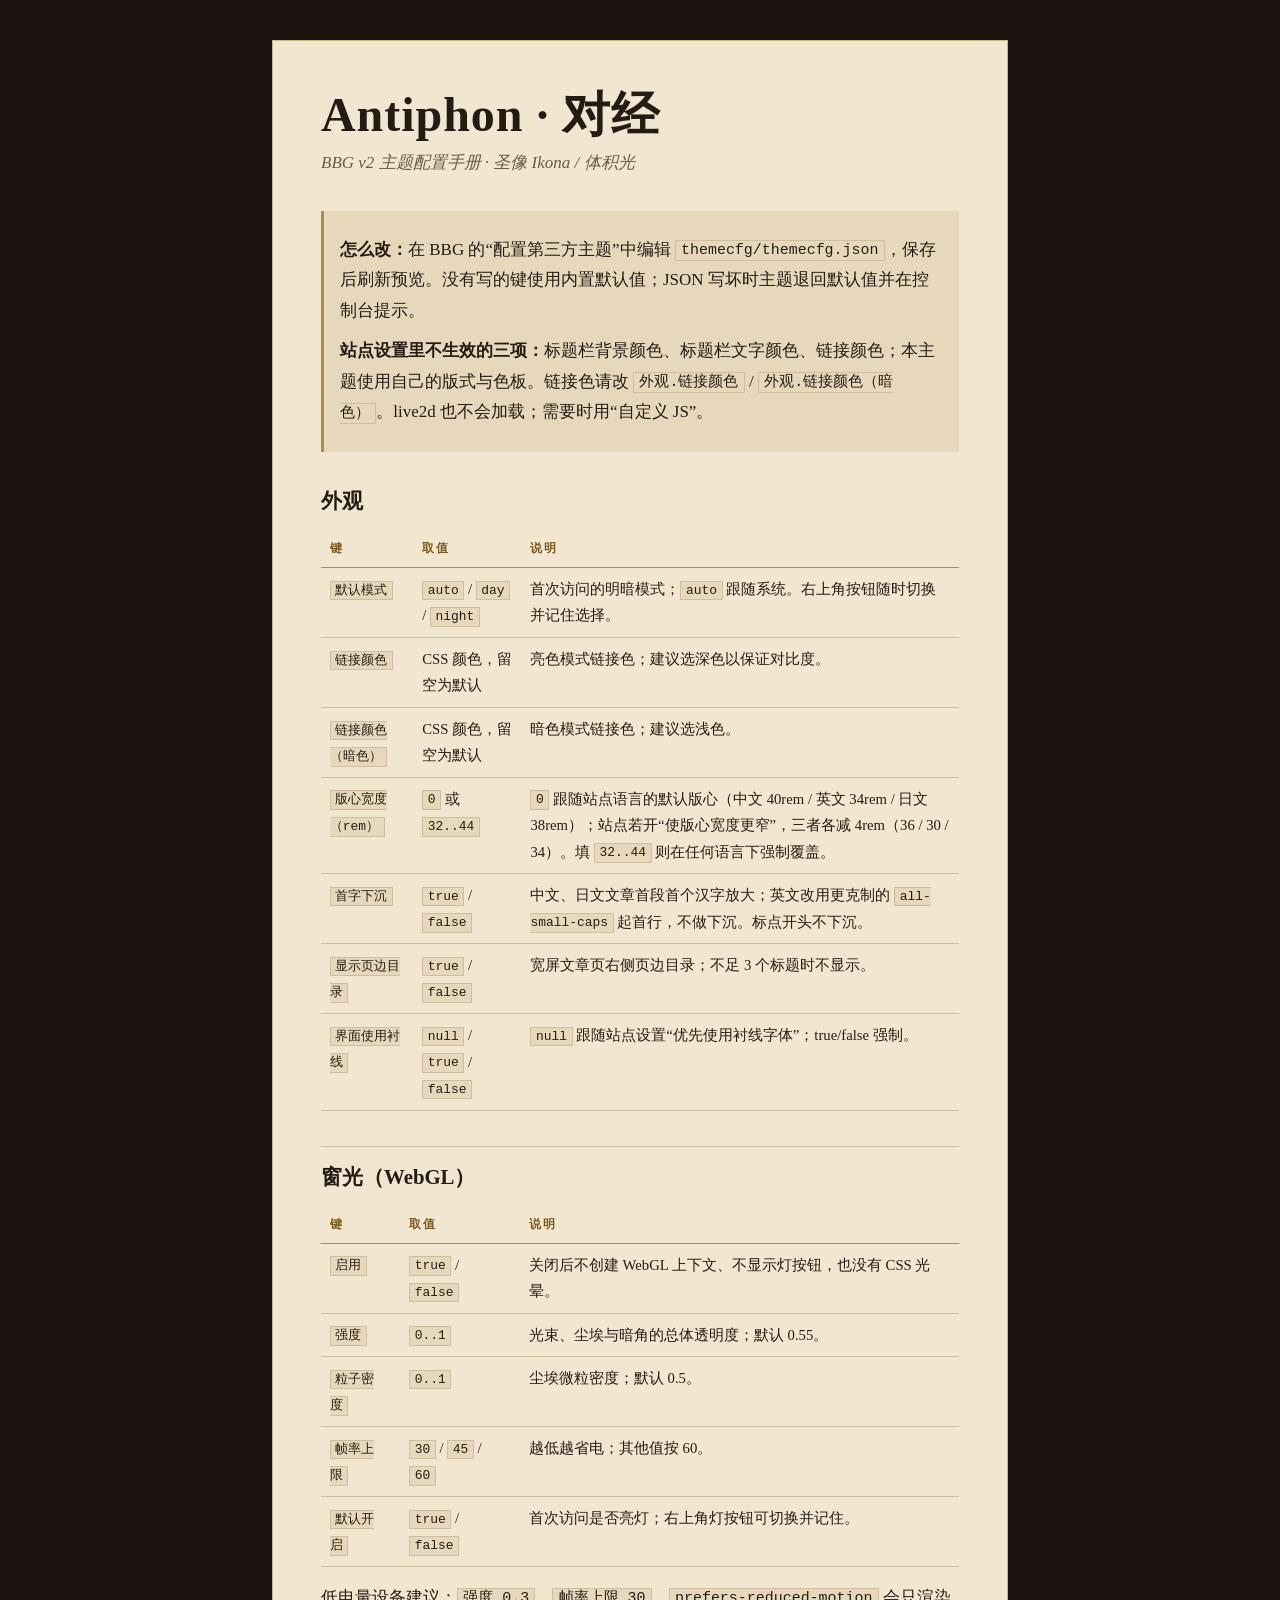
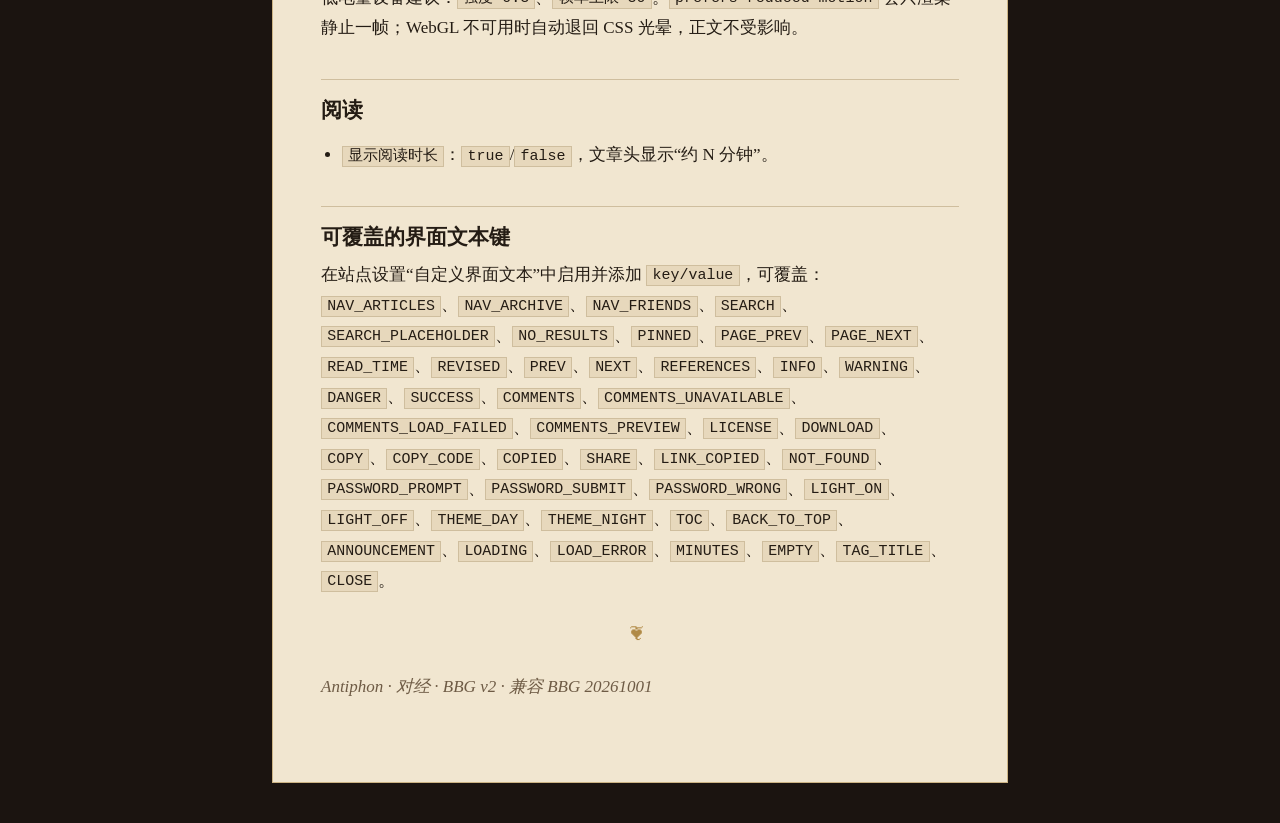
==== themecfg/themecfg_manual.html @ 323e87ab "Document per-language measure and drop-cap behaviour The manual still described the pre-refactor beh" ====
<!DOCTYPE html>
<html lang="zh-CN">
<head>
<meta charset="utf-8" />
<meta name="viewport" content="width=device-width, initial-scale=1" />
<title>Antiphon · 对经 — 主题配置手册</title>
<style>
  :root { --wall:#1B1410; --panel:#F1E6D0; --ink:#241C14; --muted:#6E5B45; --rule:#CFBE9E; --gold:#B08A46; --bronze:#7C571C; --link:#7C3A2C; }
  * { box-sizing: border-box; }
  body { margin:0; padding:2.5rem 1rem; background:var(--wall); color:var(--ink); font:17px/1.8 "Songti SC","Noto Serif SC",serif; }
  .sheet { max-width: 46rem; margin:0 auto; padding:clamp(1.25rem,4vw,3rem); background:var(--panel); border:1px solid rgba(176,138,70,.55); }
  h1 { margin:0 0 .4rem; font:600 clamp(2rem,5vw,3rem)/1.1 "Cormorant Garamond","Songti SC",serif; letter-spacing:.02em; }
  .sub { margin:0 0 2rem; color:var(--muted); font-style:italic; }
  h2 { margin:2.2rem 0 .6rem; padding-top:1rem; border-top:1px solid var(--rule); font:600 1.3rem/1.3 "Songti SC",serif; }
  h2:first-of-type { border-top:0; padding-top:0; }
  p { margin:.6rem 0; }
  code { font-family: ui-monospace,Menlo,monospace; font-size:.88em; background:#E7D8BC; padding:.1em .35em; border:1px solid var(--rule); }
  table { width:100%; border-collapse:collapse; margin:1rem 0; font-size:.92rem; }
  th,td { text-align:left; padding:.5rem .55rem; border-bottom:1px solid var(--rule); vertical-align:top; }
  th { font-size:.72rem; letter-spacing:.14em; color:var(--bronze); border-bottom-color:var(--gold); }
  ul { padding-left:1.3rem; }
  li { margin:.3rem 0; }
  .note { margin:1.2rem 0; padding:.9rem 1rem; background:#E7D8BC; border-left:3px solid var(--gold); }
  a { color:var(--link); }
  .orn { text-align:center; color:var(--gold); margin:1.4rem 0; letter-spacing:.4em; }
</style>
</head>
<body>
<div class="sheet">
  <h1>Antiphon · 对经</h1>
  <p class="sub">BBG v2 主题配置手册 · 圣像 Ikona / 体积光</p>

  <div class="note">
    <p><strong>怎么改：</strong>在 BBG 的“配置第三方主题”中编辑 <code>themecfg/themecfg.json</code>，保存后刷新预览。没有写的键使用内置默认值；JSON 写坏时主题退回默认值并在控制台提示。</p>
    <p><strong>站点设置里不生效的三项：</strong>标题栏背景颜色、标题栏文字颜色、链接颜色；本主题使用自己的版式与色板。链接色请改 <code>外观.链接颜色</code> / <code>外观.链接颜色（暗色）</code>。live2d 也不会加载；需要时用“自定义 JS”。</p>
  </div>

  <h2>外观</h2>
  <table>
    <thead><tr><th>键</th><th>取值</th><th>说明</th></tr></thead>
    <tbody>
      <tr><td><code>默认模式</code></td><td><code>auto</code> / <code>day</code> / <code>night</code></td><td>首次访问的明暗模式；<code>auto</code> 跟随系统。右上角按钮随时切换并记住选择。</td></tr>
      <tr><td><code>链接颜色</code></td><td>CSS 颜色，留空为默认</td><td>亮色模式链接色；建议选深色以保证对比度。</td></tr>
      <tr><td><code>链接颜色（暗色）</code></td><td>CSS 颜色，留空为默认</td><td>暗色模式链接色；建议选浅色。</td></tr>
      <tr><td><code>版心宽度（rem）</code></td><td><code>0</code> 或 <code>32..44</code></td><td><code>0</code> 跟随站点语言的默认版心（中文 40rem / 英文 34rem / 日文 38rem）；站点若开“使版心宽度更窄”，三者各减 4rem（36 / 30 / 34）。填 <code>32..44</code> 则在任何语言下强制覆盖。</td></tr>
      <tr><td><code>首字下沉</code></td><td><code>true</code> / <code>false</code></td><td>中文、日文文章首段首个汉字放大；英文改用更克制的 <code>all-small-caps</code> 起首行，不做下沉。标点开头不下沉。</td></tr>
      <tr><td><code>显示页边目录</code></td><td><code>true</code> / <code>false</code></td><td>宽屏文章页右侧页边目录；不足 3 个标题时不显示。</td></tr>
      <tr><td><code>界面使用衬线</code></td><td><code>null</code> / <code>true</code> / <code>false</code></td><td><code>null</code> 跟随站点设置“优先使用衬线字体”；true/false 强制。</td></tr>
    </tbody>
  </table>

  <h2>窗光（WebGL）</h2>
  <table>
    <thead><tr><th>键</th><th>取值</th><th>说明</th></tr></thead>
    <tbody>
      <tr><td><code>启用</code></td><td><code>true</code> / <code>false</code></td><td>关闭后不创建 WebGL 上下文、不显示灯按钮，也没有 CSS 光晕。</td></tr>
      <tr><td><code>强度</code></td><td><code>0..1</code></td><td>光束、尘埃与暗角的总体透明度；默认 0.55。</td></tr>
      <tr><td><code>粒子密度</code></td><td><code>0..1</code></td><td>尘埃微粒密度；默认 0.5。</td></tr>
      <tr><td><code>帧率上限</code></td><td><code>30</code> / <code>45</code> / <code>60</code></td><td>越低越省电；其他值按 60。</td></tr>
      <tr><td><code>默认开启</code></td><td><code>true</code> / <code>false</code></td><td>首次访问是否亮灯；右上角灯按钮可切换并记住。</td></tr>
    </tbody>
  </table>
  <p>低电量设备建议：<code>强度 0.3</code>、<code>帧率上限 30</code>。<code>prefers-reduced-motion</code> 会只渲染静止一帧；WebGL 不可用时自动退回 CSS 光晕，正文不受影响。</p>

  <h2>阅读</h2>
  <ul>
    <li><code>显示阅读时长</code>：<code>true</code>/<code>false</code>，文章头显示“约 N 分钟”。</li>
  </ul>

  <h2>可覆盖的界面文本键</h2>
  <p>在站点设置“自定义界面文本”中启用并添加 <code>key/value</code>，可覆盖：<code>NAV_ARTICLES</code>、<code>NAV_ARCHIVE</code>、<code>NAV_FRIENDS</code>、<code>SEARCH</code>、<code>SEARCH_PLACEHOLDER</code>、<code>NO_RESULTS</code>、<code>PINNED</code>、<code>PAGE_PREV</code>、<code>PAGE_NEXT</code>、<code>READ_TIME</code>、<code>REVISED</code>、<code>PREV</code>、<code>NEXT</code>、<code>REFERENCES</code>、<code>INFO</code>、<code>WARNING</code>、<code>DANGER</code>、<code>SUCCESS</code>、<code>COMMENTS</code>、<code>COMMENTS_UNAVAILABLE</code>、<code>COMMENTS_LOAD_FAILED</code>、<code>COMMENTS_PREVIEW</code>、<code>LICENSE</code>、<code>DOWNLOAD</code>、<code>COPY</code>、<code>COPY_CODE</code>、<code>COPIED</code>、<code>SHARE</code>、<code>LINK_COPIED</code>、<code>NOT_FOUND</code>、<code>PASSWORD_PROMPT</code>、<code>PASSWORD_SUBMIT</code>、<code>PASSWORD_WRONG</code>、<code>LIGHT_ON</code>、<code>LIGHT_OFF</code>、<code>THEME_DAY</code>、<code>THEME_NIGHT</code>、<code>TOC</code>、<code>BACK_TO_TOP</code>、<code>ANNOUNCEMENT</code>、<code>LOADING</code>、<code>LOAD_ERROR</code>、<code>MINUTES</code>、<code>EMPTY</code>、<code>TAG_TITLE</code>、<code>CLOSE</code>。</p>

  <div class="orn">❦</div>
  <p class="sub">Antiphon · 对经 · BBG v2 · 兼容 BBG 20261001</p>
</div>
</body>
</html>
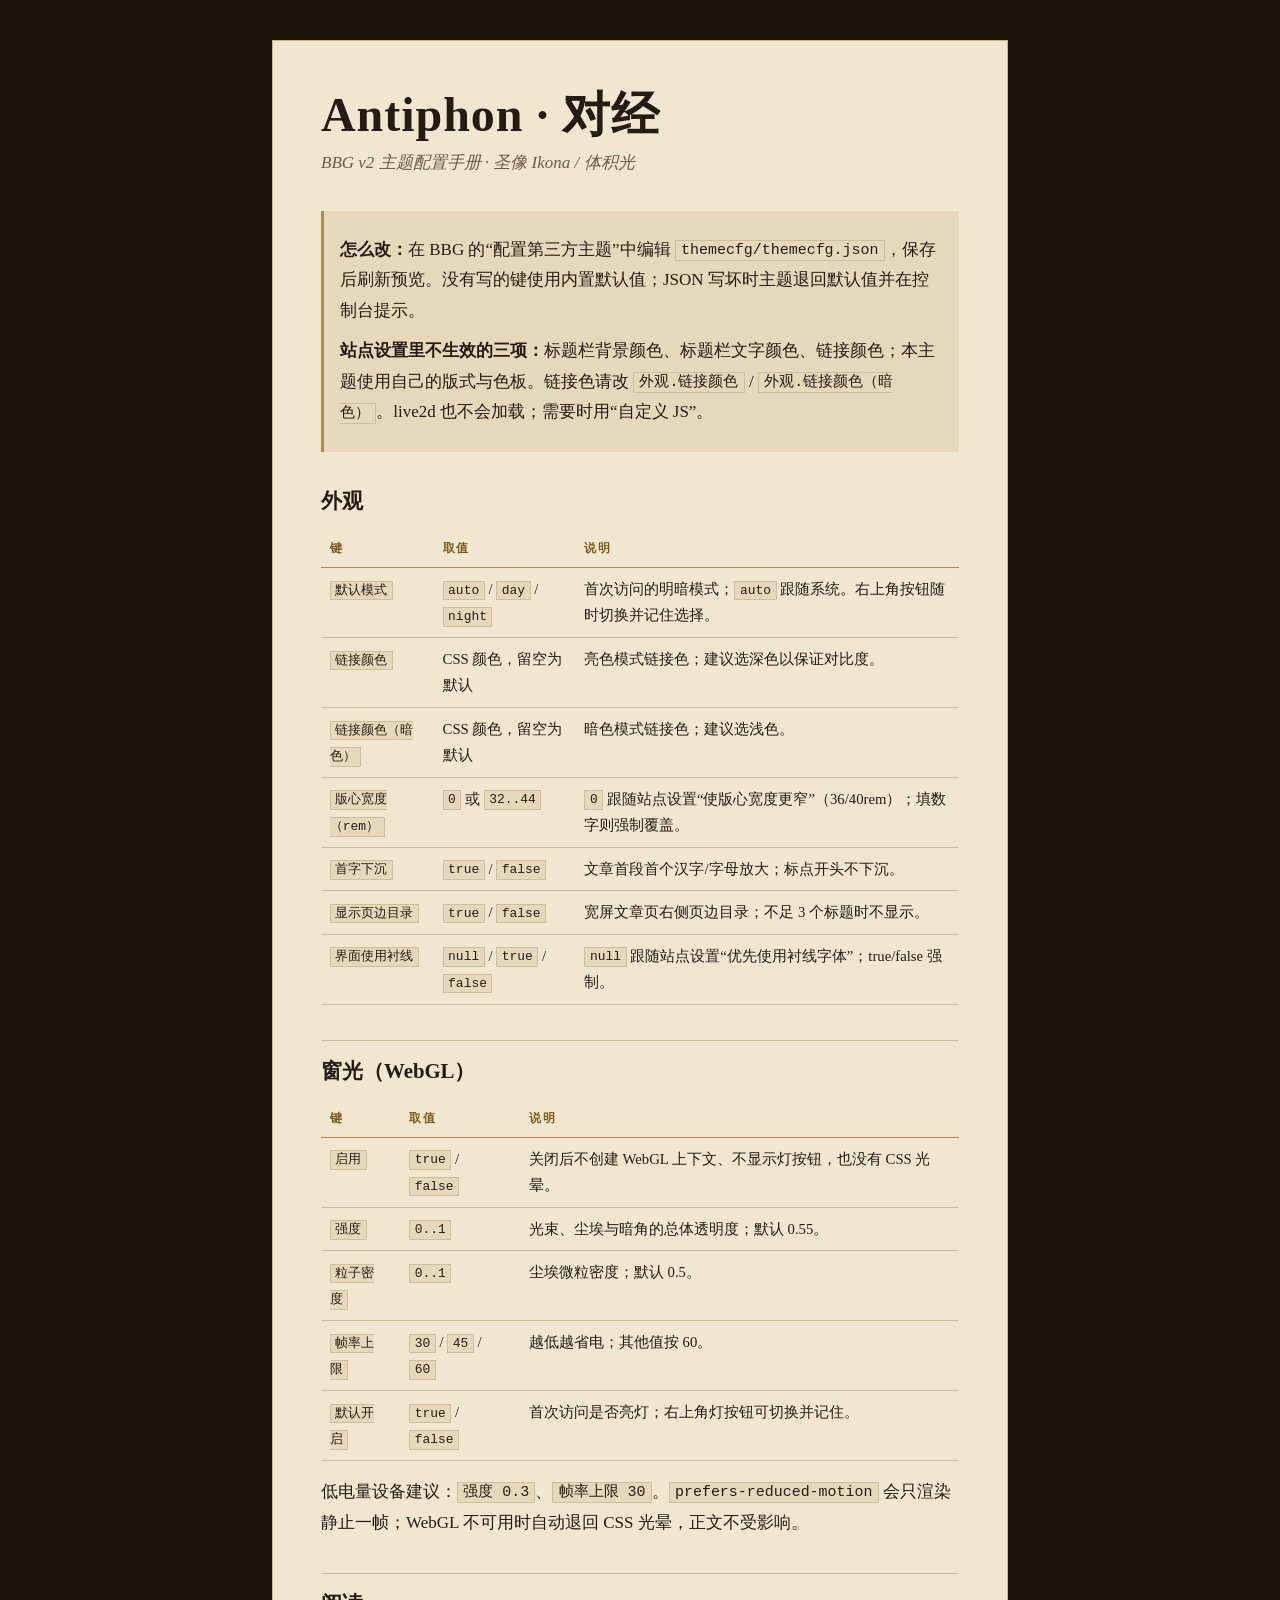
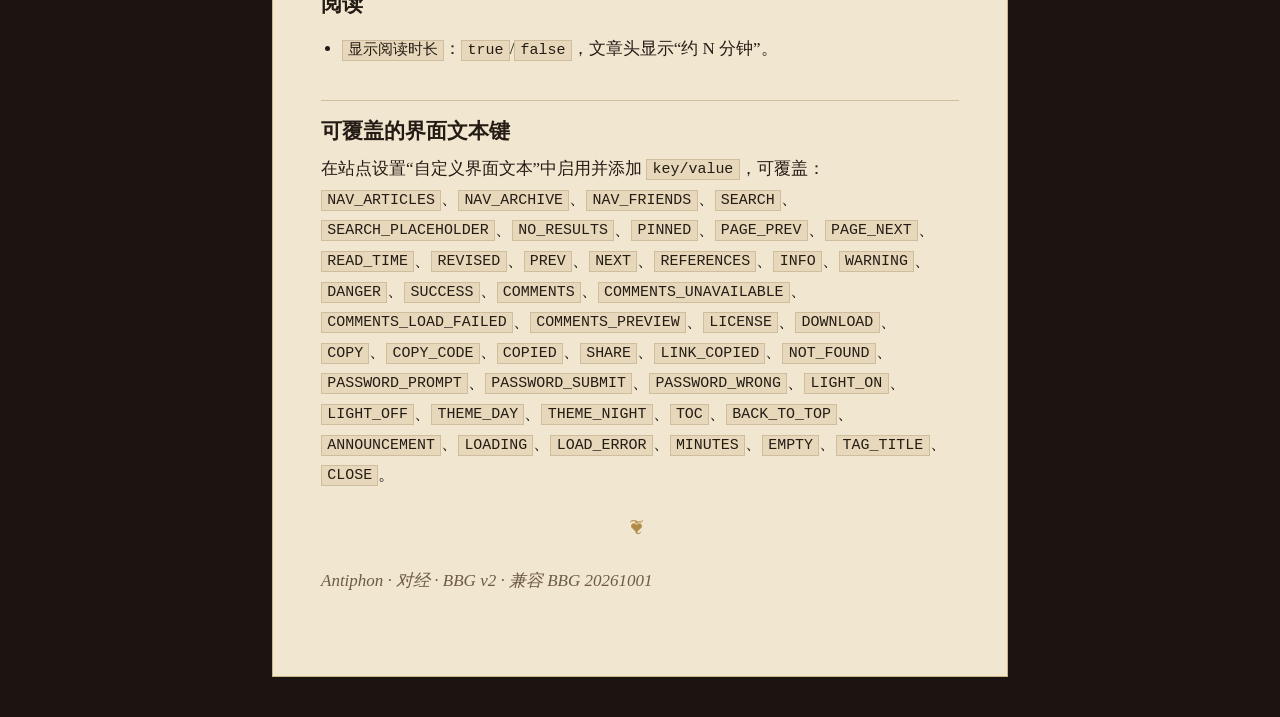
==== commit 7988ce82: "Antiphon v2: three-language type scale, feathered sheet edges, aligned article axis - Per-language t" ====
--- a/themecfg/themecfg_manual.html
+++ b/themecfg/themecfg_manual.html
@@ -42,8 +42,8 @@
       <tr><td><code>默认模式</code></td><td><code>auto</code> / <code>day</code> / <code>night</code></td><td>首次访问的明暗模式；<code>auto</code> 跟随系统。右上角按钮随时切换并记住选择。</td></tr>
       <tr><td><code>链接颜色</code></td><td>CSS 颜色，留空为默认</td><td>亮色模式链接色；建议选深色以保证对比度。</td></tr>
       <tr><td><code>链接颜色（暗色）</code></td><td>CSS 颜色，留空为默认</td><td>暗色模式链接色；建议选浅色。</td></tr>
-      <tr><td><code>版心宽度（rem）</code></td><td><code>0</code> 或 <code>32..44</code></td><td><code>0</code> 跟随站点语言的默认版心（中文 40rem / 英文 34rem / 日文 38rem）；站点若开“使版心宽度更窄”，三者各减 4rem（36 / 30 / 34）。填 <code>32..44</code> 则在任何语言下强制覆盖。</td></tr>
-      <tr><td><code>首字下沉</code></td><td><code>true</code> / <code>false</code></td><td>中文、日文文章首段首个汉字放大；英文改用更克制的 <code>all-small-caps</code> 起首行，不做下沉。标点开头不下沉。</td></tr>
+      <tr><td><code>版心宽度（rem）</code></td><td><code>0</code> 或 <code>32..44</code></td><td><code>0</code> 跟随站点设置“使版心宽度更窄”（36/40rem）；填数字则强制覆盖。</td></tr>
+      <tr><td><code>首字下沉</code></td><td><code>true</code> / <code>false</code></td><td>文章首段首个汉字/字母放大；标点开头不下沉。</td></tr>
       <tr><td><code>显示页边目录</code></td><td><code>true</code> / <code>false</code></td><td>宽屏文章页右侧页边目录；不足 3 个标题时不显示。</td></tr>
       <tr><td><code>界面使用衬线</code></td><td><code>null</code> / <code>true</code> / <code>false</code></td><td><code>null</code> 跟随站点设置“优先使用衬线字体”；true/false 强制。</td></tr>
     </tbody>
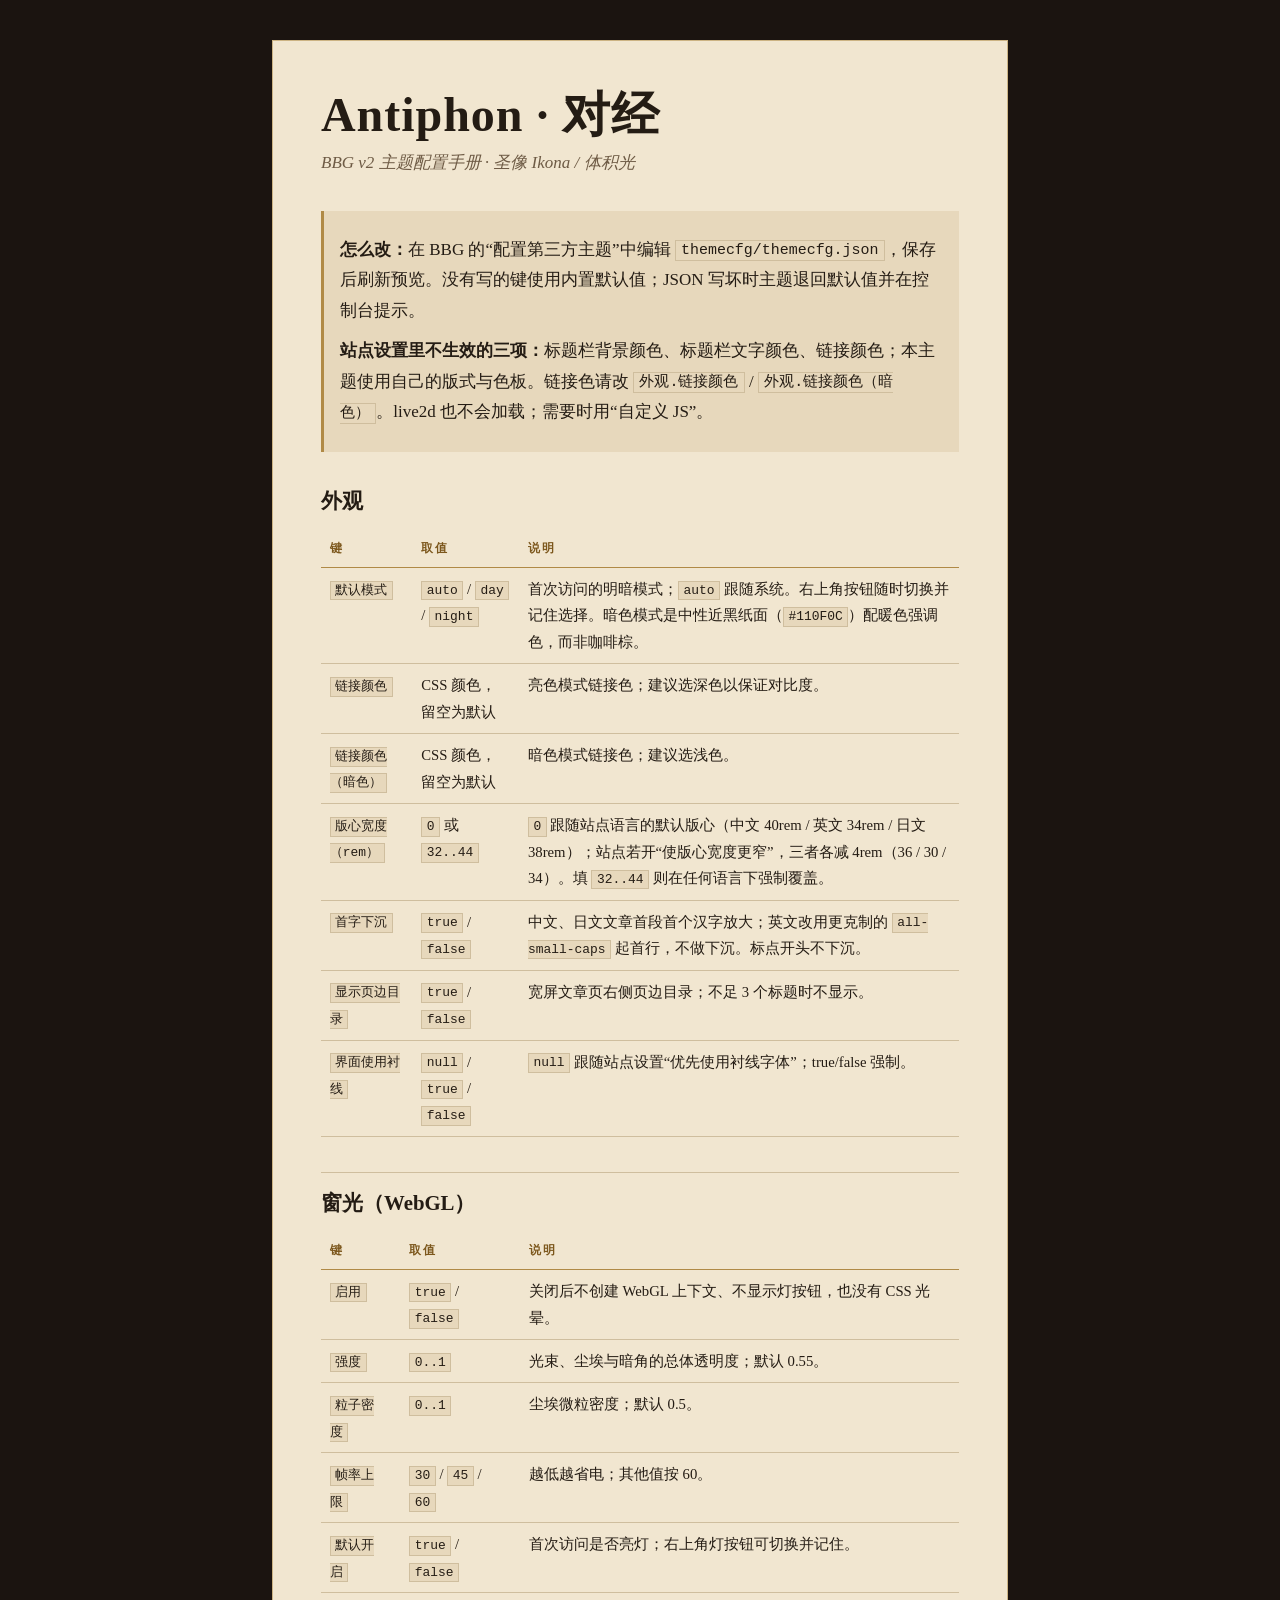
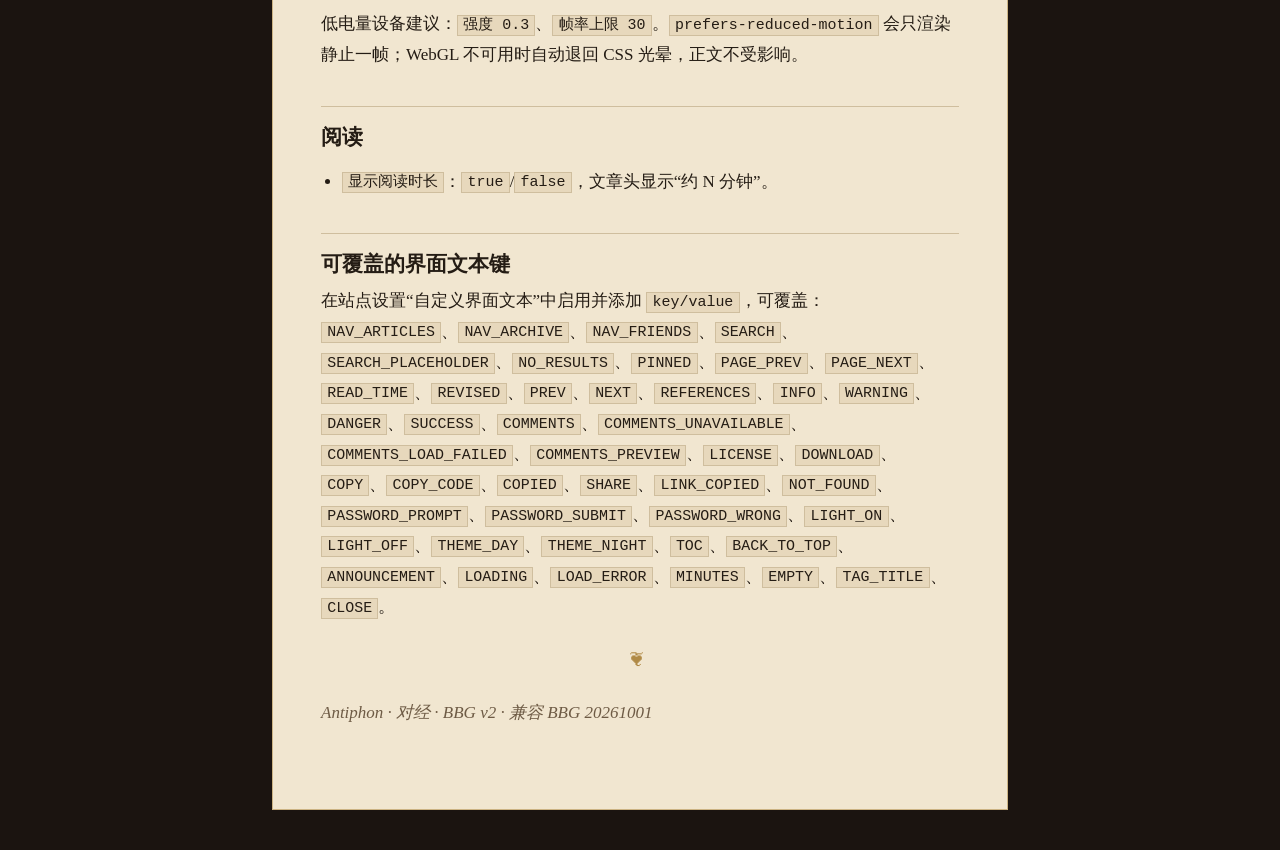
==== commit af4b5554: "Dark mode: neutral black desk with warm accents The night palette was a warm espresso (#121110 wall," ====
--- a/themecfg/themecfg_manual.html
+++ b/themecfg/themecfg_manual.html
@@ -39,11 +39,11 @@
   <table>
     <thead><tr><th>键</th><th>取值</th><th>说明</th></tr></thead>
     <tbody>
-      <tr><td><code>默认模式</code></td><td><code>auto</code> / <code>day</code> / <code>night</code></td><td>首次访问的明暗模式；<code>auto</code> 跟随系统。右上角按钮随时切换并记住选择。</td></tr>
+      <tr><td><code>默认模式</code></td><td><code>auto</code> / <code>day</code> / <code>night</code></td><td>首次访问的明暗模式；<code>auto</code> 跟随系统。右上角按钮随时切换并记住选择。暗色模式是中性近黑纸面（<code>#110F0C</code>）配暖色强调色，而非咖啡棕。</td></tr>
       <tr><td><code>链接颜色</code></td><td>CSS 颜色，留空为默认</td><td>亮色模式链接色；建议选深色以保证对比度。</td></tr>
       <tr><td><code>链接颜色（暗色）</code></td><td>CSS 颜色，留空为默认</td><td>暗色模式链接色；建议选浅色。</td></tr>
-      <tr><td><code>版心宽度（rem）</code></td><td><code>0</code> 或 <code>32..44</code></td><td><code>0</code> 跟随站点设置“使版心宽度更窄”（36/40rem）；填数字则强制覆盖。</td></tr>
-      <tr><td><code>首字下沉</code></td><td><code>true</code> / <code>false</code></td><td>文章首段首个汉字/字母放大；标点开头不下沉。</td></tr>
+      <tr><td><code>版心宽度（rem）</code></td><td><code>0</code> 或 <code>32..44</code></td><td><code>0</code> 跟随站点语言的默认版心（中文 40rem / 英文 34rem / 日文 38rem）；站点若开“使版心宽度更窄”，三者各减 4rem（36 / 30 / 34）。填 <code>32..44</code> 则在任何语言下强制覆盖。</td></tr>
+      <tr><td><code>首字下沉</code></td><td><code>true</code> / <code>false</code></td><td>中文、日文文章首段首个汉字放大；英文改用更克制的 <code>all-small-caps</code> 起首行，不做下沉。标点开头不下沉。</td></tr>
       <tr><td><code>显示页边目录</code></td><td><code>true</code> / <code>false</code></td><td>宽屏文章页右侧页边目录；不足 3 个标题时不显示。</td></tr>
       <tr><td><code>界面使用衬线</code></td><td><code>null</code> / <code>true</code> / <code>false</code></td><td><code>null</code> 跟随站点设置“优先使用衬线字体”；true/false 强制。</td></tr>
     </tbody>
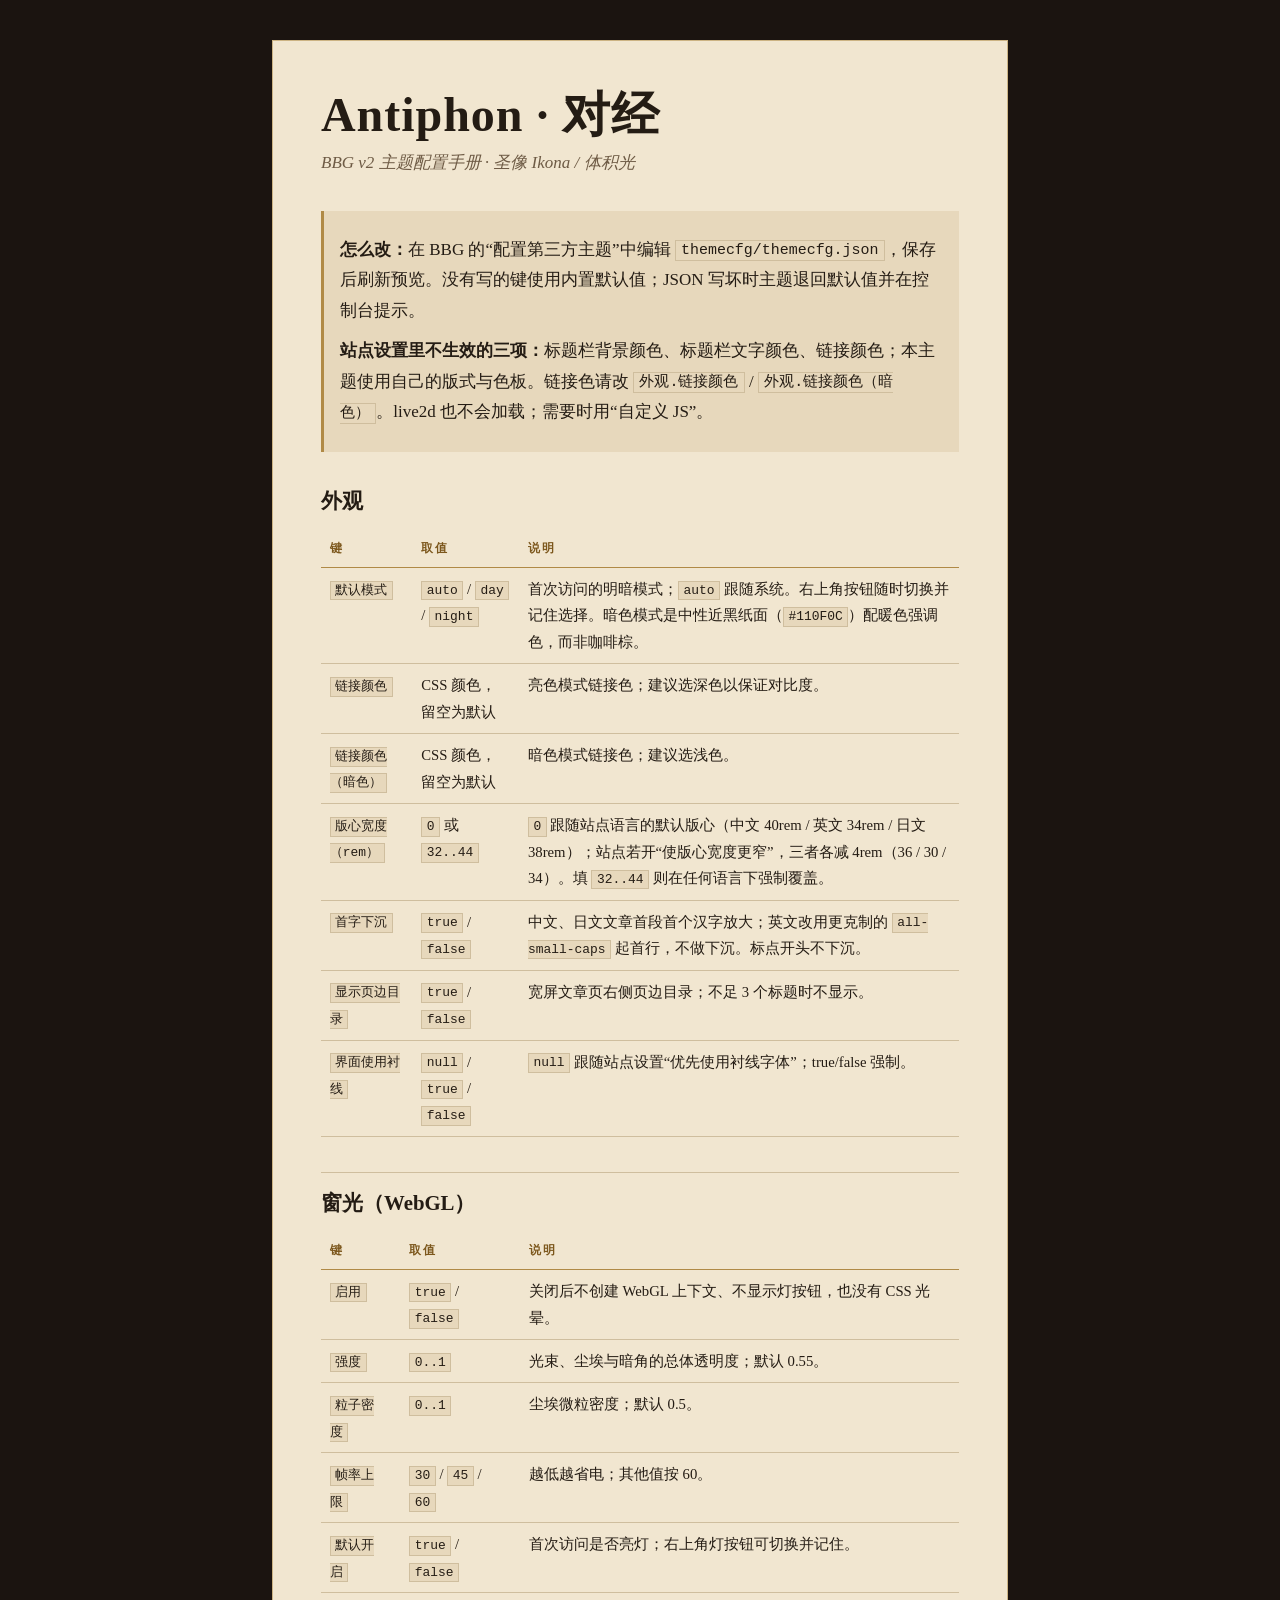
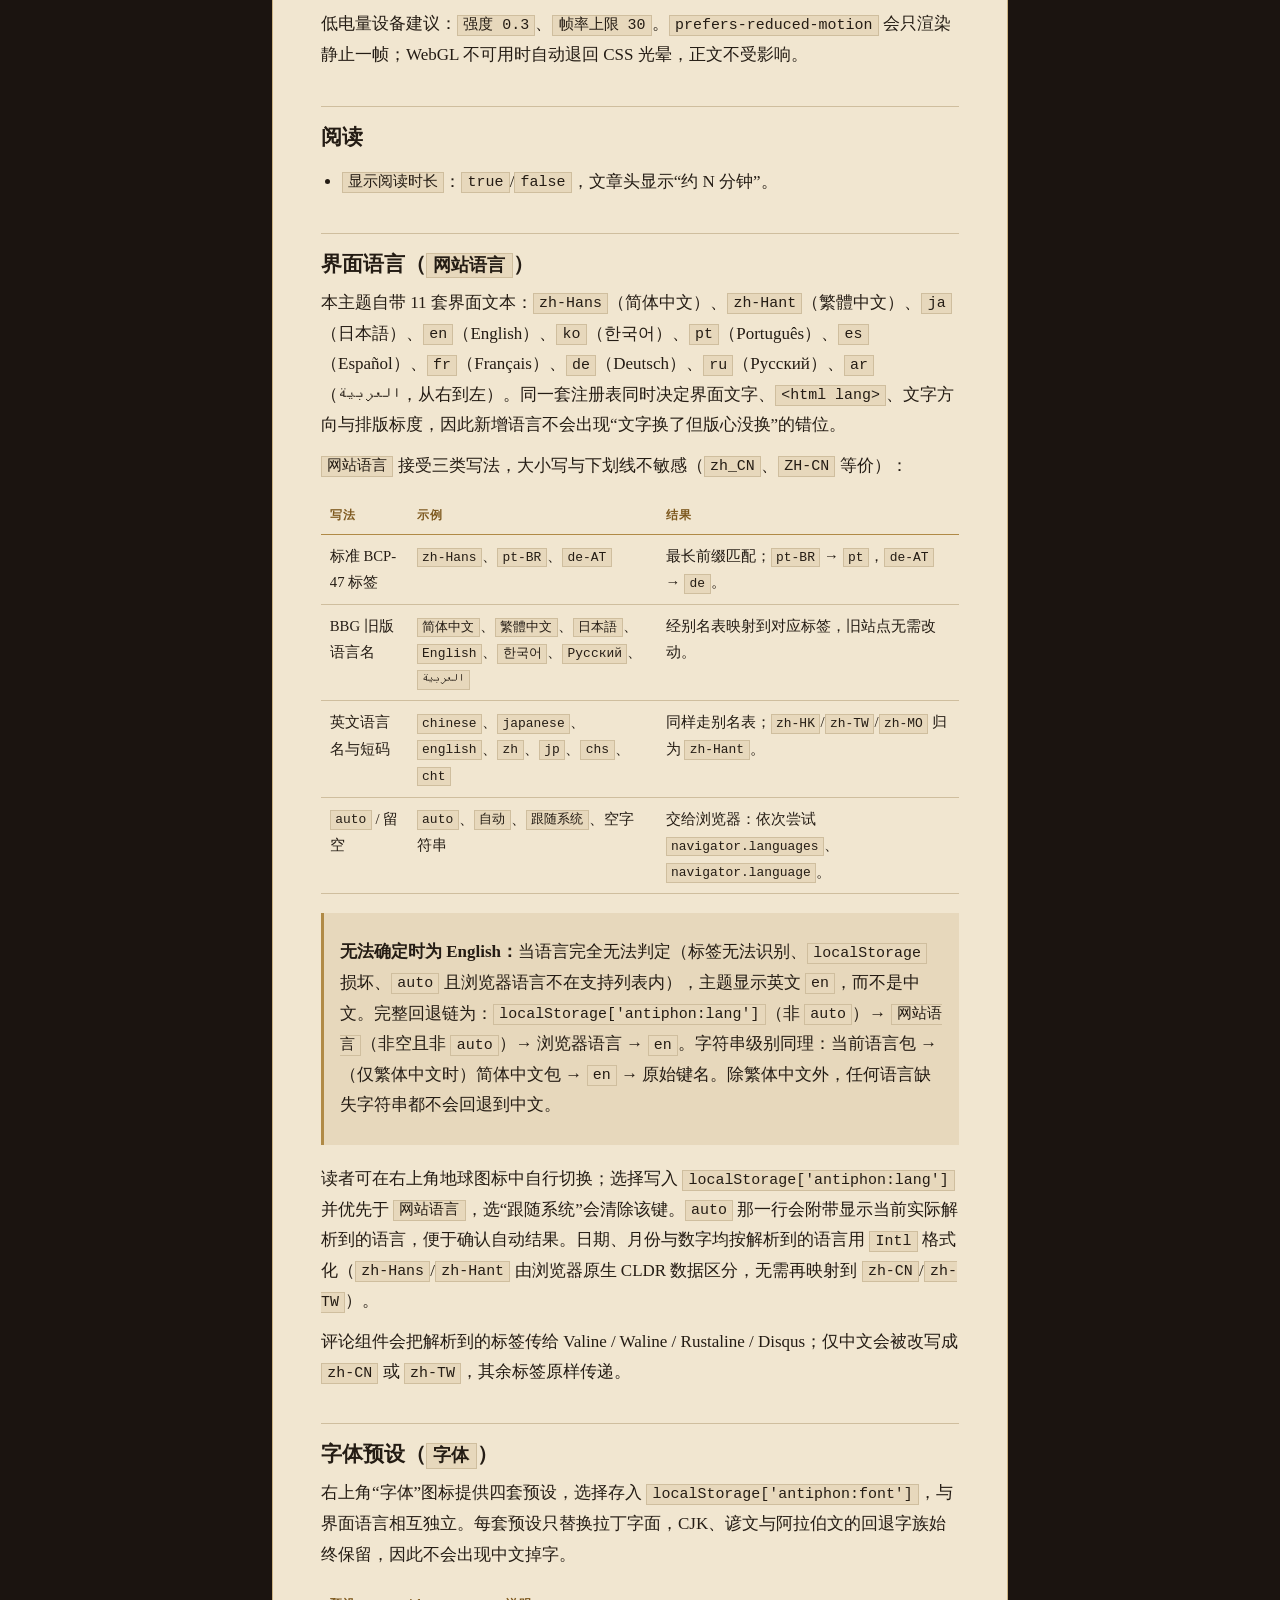
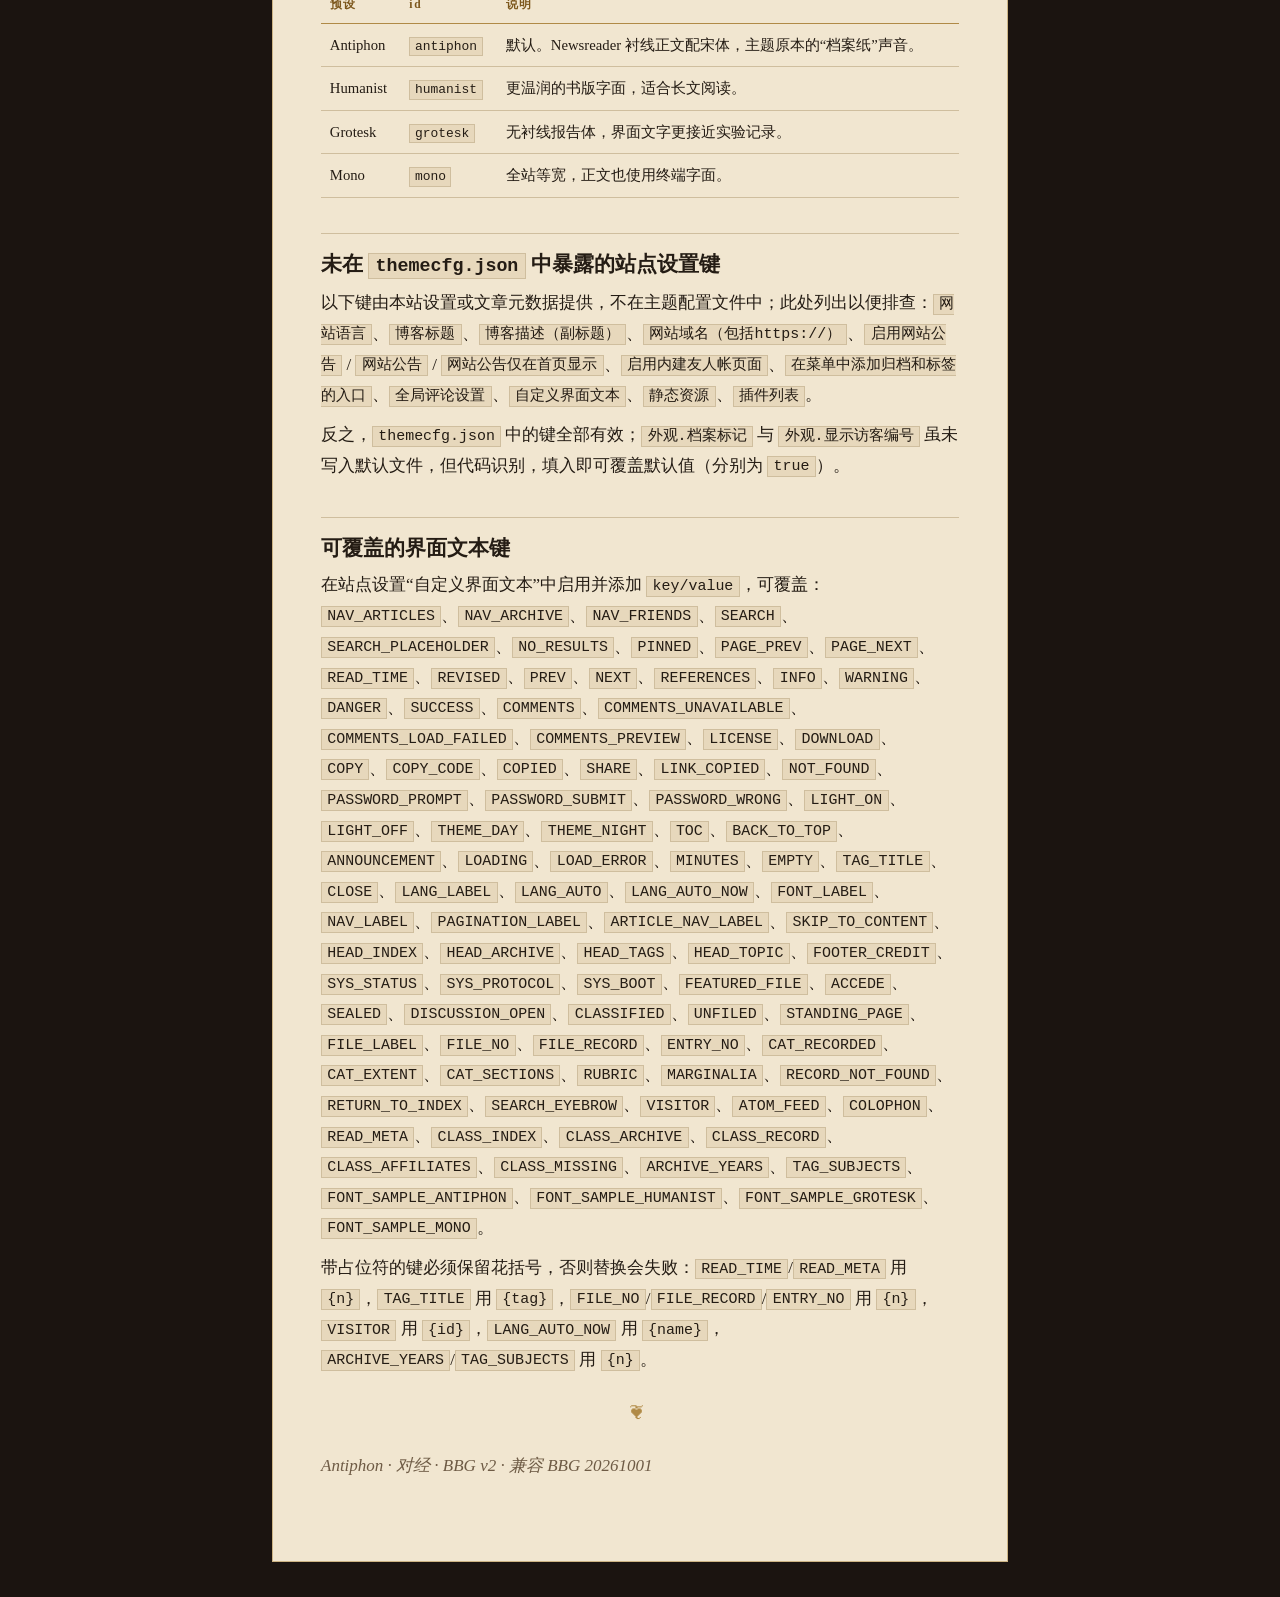
==== commit 18c5dc5e: "v2.3.0: eleven locales, RTL support, typeface presets Multi-language expansion to 11 locales (zh-Han" ====
--- a/themecfg/themecfg_manual.html
+++ b/themecfg/themecfg_manual.html
@@ -67,8 +67,43 @@
     <li><code>显示阅读时长</code>：<code>true</code>/<code>false</code>，文章头显示“约 N 分钟”。</li>
   </ul>
 
+  <h2>界面语言（<code>网站语言</code>）</h2>
+  <p>本主题自带 11 套界面文本：<code>zh-Hans</code>（简体中文）、<code>zh-Hant</code>（繁體中文）、<code>ja</code>（日本語）、<code>en</code>（English）、<code>ko</code>（한국어）、<code>pt</code>（Português）、<code>es</code>（Español）、<code>fr</code>（Français）、<code>de</code>（Deutsch）、<code>ru</code>（Русский）、<code>ar</code>（العربية，从右到左）。同一套注册表同时决定界面文字、<code>&lt;html lang&gt;</code>、文字方向与排版标度，因此新增语言不会出现“文字换了但版心没换”的错位。</p>
+  <p><code>网站语言</code> 接受三类写法，大小写与下划线不敏感（<code>zh_CN</code>、<code>ZH-CN</code> 等价）：</p>
+  <table>
+    <thead><tr><th>写法</th><th>示例</th><th>结果</th></tr></thead>
+    <tbody>
+      <tr><td>标准 BCP-47 标签</td><td><code>zh-Hans</code>、<code>pt-BR</code>、<code>de-AT</code></td><td>最长前缀匹配；<code>pt-BR</code> → <code>pt</code>，<code>de-AT</code> → <code>de</code>。</td></tr>
+      <tr><td>BBG 旧版语言名</td><td><code>简体中文</code>、<code>繁體中文</code>、<code>日本語</code>、<code>English</code>、<code>한국어</code>、<code>Русский</code>、<code>العربية</code></td><td>经别名表映射到对应标签，旧站点无需改动。</td></tr>
+      <tr><td>英文语言名与短码</td><td><code>chinese</code>、<code>japanese</code>、<code>english</code>、<code>zh</code>、<code>jp</code>、<code>chs</code>、<code>cht</code></td><td>同样走别名表；<code>zh-HK</code>/<code>zh-TW</code>/<code>zh-MO</code> 归为 <code>zh-Hant</code>。</td></tr>
+      <tr><td><code>auto</code> / 留空</td><td><code>auto</code>、<code>自动</code>、<code>跟随系统</code>、空字符串</td><td>交给浏览器：依次尝试 <code>navigator.languages</code>、<code>navigator.language</code>。</td></tr>
+    </tbody>
+  </table>
+  <div class="note">
+    <p><strong>无法确定时为 English：</strong>当语言完全无法判定（标签无法识别、<code>localStorage</code> 损坏、<code>auto</code> 且浏览器语言不在支持列表内），主题显示英文 <code>en</code>，而不是中文。完整回退链为：<code>localStorage['antiphon:lang']</code>（非 <code>auto</code>）→ <code>网站语言</code>（非空且非 <code>auto</code>）→ 浏览器语言 → <code>en</code>。字符串级别同理：当前语言包 → （仅繁体中文时）简体中文包 → <code>en</code> → 原始键名。除繁体中文外，任何语言缺失字符串都不会回退到中文。</p>
+  </div>
+  <p>读者可在右上角地球图标中自行切换；选择写入 <code>localStorage['antiphon:lang']</code> 并优先于 <code>网站语言</code>，选“跟随系统”会清除该键。<code>auto</code> 那一行会附带显示当前实际解析到的语言，便于确认自动结果。日期、月份与数字均按解析到的语言用 <code>Intl</code> 格式化（<code>zh-Hans</code>/<code>zh-Hant</code> 由浏览器原生 CLDR 数据区分，无需再映射到 <code>zh-CN</code>/<code>zh-TW</code>）。</p>
+  <p>评论组件会把解析到的标签传给 Valine / Waline / Rustaline / Disqus；仅中文会被改写成 <code>zh-CN</code> 或 <code>zh-TW</code>，其余标签原样传递。</p>
+
+  <h2>字体预设（<code>字体</code>）</h2>
+  <p>右上角“字体”图标提供四套预设，选择存入 <code>localStorage['antiphon:font']</code>，与界面语言相互独立。每套预设只替换拉丁字面，CJK、谚文与阿拉伯文的回退字族始终保留，因此不会出现中文掉字。</p>
+  <table>
+    <thead><tr><th>预设</th><th>id</th><th>说明</th></tr></thead>
+    <tbody>
+      <tr><td>Antiphon</td><td><code>antiphon</code></td><td>默认。Newsreader 衬线正文配宋体，主题原本的“档案纸”声音。</td></tr>
+      <tr><td>Humanist</td><td><code>humanist</code></td><td>更温润的书版字面，适合长文阅读。</td></tr>
+      <tr><td>Grotesk</td><td><code>grotesk</code></td><td>无衬线报告体，界面文字更接近实验记录。</td></tr>
+      <tr><td>Mono</td><td><code>mono</code></td><td>全站等宽，正文也使用终端字面。</td></tr>
+    </tbody>
+  </table>
+
+  <h2>未在 <code>themecfg.json</code> 中暴露的站点设置键</h2>
+  <p>以下键由本站设置或文章元数据提供，不在主题配置文件中；此处列出以便排查：<code>网站语言</code>、<code>博客标题</code>、<code>博客描述（副标题）</code>、<code>网站域名（包括https://）</code>、<code>启用网站公告</code> / <code>网站公告</code> / <code>网站公告仅在首页显示</code>、<code>启用内建友人帐页面</code>、<code>在菜单中添加归档和标签的入口</code>、<code>全局评论设置</code>、<code>自定义界面文本</code>、<code>静态资源</code>、<code>插件列表</code>。</p>
+  <p>反之，<code>themecfg.json</code> 中的键全部有效；<code>外观.档案标记</code> 与 <code>外观.显示访客编号</code> 虽未写入默认文件，但代码识别，填入即可覆盖默认值（分别为 <code>true</code>）。</p>
+
   <h2>可覆盖的界面文本键</h2>
-  <p>在站点设置“自定义界面文本”中启用并添加 <code>key/value</code>，可覆盖：<code>NAV_ARTICLES</code>、<code>NAV_ARCHIVE</code>、<code>NAV_FRIENDS</code>、<code>SEARCH</code>、<code>SEARCH_PLACEHOLDER</code>、<code>NO_RESULTS</code>、<code>PINNED</code>、<code>PAGE_PREV</code>、<code>PAGE_NEXT</code>、<code>READ_TIME</code>、<code>REVISED</code>、<code>PREV</code>、<code>NEXT</code>、<code>REFERENCES</code>、<code>INFO</code>、<code>WARNING</code>、<code>DANGER</code>、<code>SUCCESS</code>、<code>COMMENTS</code>、<code>COMMENTS_UNAVAILABLE</code>、<code>COMMENTS_LOAD_FAILED</code>、<code>COMMENTS_PREVIEW</code>、<code>LICENSE</code>、<code>DOWNLOAD</code>、<code>COPY</code>、<code>COPY_CODE</code>、<code>COPIED</code>、<code>SHARE</code>、<code>LINK_COPIED</code>、<code>NOT_FOUND</code>、<code>PASSWORD_PROMPT</code>、<code>PASSWORD_SUBMIT</code>、<code>PASSWORD_WRONG</code>、<code>LIGHT_ON</code>、<code>LIGHT_OFF</code>、<code>THEME_DAY</code>、<code>THEME_NIGHT</code>、<code>TOC</code>、<code>BACK_TO_TOP</code>、<code>ANNOUNCEMENT</code>、<code>LOADING</code>、<code>LOAD_ERROR</code>、<code>MINUTES</code>、<code>EMPTY</code>、<code>TAG_TITLE</code>、<code>CLOSE</code>。</p>
+  <p>在站点设置“自定义界面文本”中启用并添加 <code>key/value</code>，可覆盖：<code>NAV_ARTICLES</code>、<code>NAV_ARCHIVE</code>、<code>NAV_FRIENDS</code>、<code>SEARCH</code>、<code>SEARCH_PLACEHOLDER</code>、<code>NO_RESULTS</code>、<code>PINNED</code>、<code>PAGE_PREV</code>、<code>PAGE_NEXT</code>、<code>READ_TIME</code>、<code>REVISED</code>、<code>PREV</code>、<code>NEXT</code>、<code>REFERENCES</code>、<code>INFO</code>、<code>WARNING</code>、<code>DANGER</code>、<code>SUCCESS</code>、<code>COMMENTS</code>、<code>COMMENTS_UNAVAILABLE</code>、<code>COMMENTS_LOAD_FAILED</code>、<code>COMMENTS_PREVIEW</code>、<code>LICENSE</code>、<code>DOWNLOAD</code>、<code>COPY</code>、<code>COPY_CODE</code>、<code>COPIED</code>、<code>SHARE</code>、<code>LINK_COPIED</code>、<code>NOT_FOUND</code>、<code>PASSWORD_PROMPT</code>、<code>PASSWORD_SUBMIT</code>、<code>PASSWORD_WRONG</code>、<code>LIGHT_ON</code>、<code>LIGHT_OFF</code>、<code>THEME_DAY</code>、<code>THEME_NIGHT</code>、<code>TOC</code>、<code>BACK_TO_TOP</code>、<code>ANNOUNCEMENT</code>、<code>LOADING</code>、<code>LOAD_ERROR</code>、<code>MINUTES</code>、<code>EMPTY</code>、<code>TAG_TITLE</code>、<code>CLOSE</code>、<code>LANG_LABEL</code>、<code>LANG_AUTO</code>、<code>LANG_AUTO_NOW</code>、<code>FONT_LABEL</code>、<code>NAV_LABEL</code>、<code>PAGINATION_LABEL</code>、<code>ARTICLE_NAV_LABEL</code>、<code>SKIP_TO_CONTENT</code>、<code>HEAD_INDEX</code>、<code>HEAD_ARCHIVE</code>、<code>HEAD_TAGS</code>、<code>HEAD_TOPIC</code>、<code>FOOTER_CREDIT</code>、<code>SYS_STATUS</code>、<code>SYS_PROTOCOL</code>、<code>SYS_BOOT</code>、<code>FEATURED_FILE</code>、<code>ACCEDE</code>、<code>SEALED</code>、<code>DISCUSSION_OPEN</code>、<code>CLASSIFIED</code>、<code>UNFILED</code>、<code>STANDING_PAGE</code>、<code>FILE_LABEL</code>、<code>FILE_NO</code>、<code>FILE_RECORD</code>、<code>ENTRY_NO</code>、<code>CAT_RECORDED</code>、<code>CAT_EXTENT</code>、<code>CAT_SECTIONS</code>、<code>RUBRIC</code>、<code>MARGINALIA</code>、<code>RECORD_NOT_FOUND</code>、<code>RETURN_TO_INDEX</code>、<code>SEARCH_EYEBROW</code>、<code>VISITOR</code>、<code>ATOM_FEED</code>、<code>COLOPHON</code>、<code>READ_META</code>、<code>CLASS_INDEX</code>、<code>CLASS_ARCHIVE</code>、<code>CLASS_RECORD</code>、<code>CLASS_AFFILIATES</code>、<code>CLASS_MISSING</code>、<code>ARCHIVE_YEARS</code>、<code>TAG_SUBJECTS</code>、<code>FONT_SAMPLE_ANTIPHON</code>、<code>FONT_SAMPLE_HUMANIST</code>、<code>FONT_SAMPLE_GROTESK</code>、<code>FONT_SAMPLE_MONO</code>。</p>
+  <p>带占位符的键必须保留花括号，否则替换会失败：<code>READ_TIME</code>/<code>READ_META</code> 用 <code>{n}</code>，<code>TAG_TITLE</code> 用 <code>{tag}</code>，<code>FILE_NO</code>/<code>FILE_RECORD</code>/<code>ENTRY_NO</code> 用 <code>{n}</code>，<code>VISITOR</code> 用 <code>{id}</code>，<code>LANG_AUTO_NOW</code> 用 <code>{name}</code>，<code>ARCHIVE_YEARS</code>/<code>TAG_SUBJECTS</code> 用 <code>{n}</code>。</p>
 
   <div class="orn">❦</div>
   <p class="sub">Antiphon · 对经 · BBG v2 · 兼容 BBG 20261001</p>
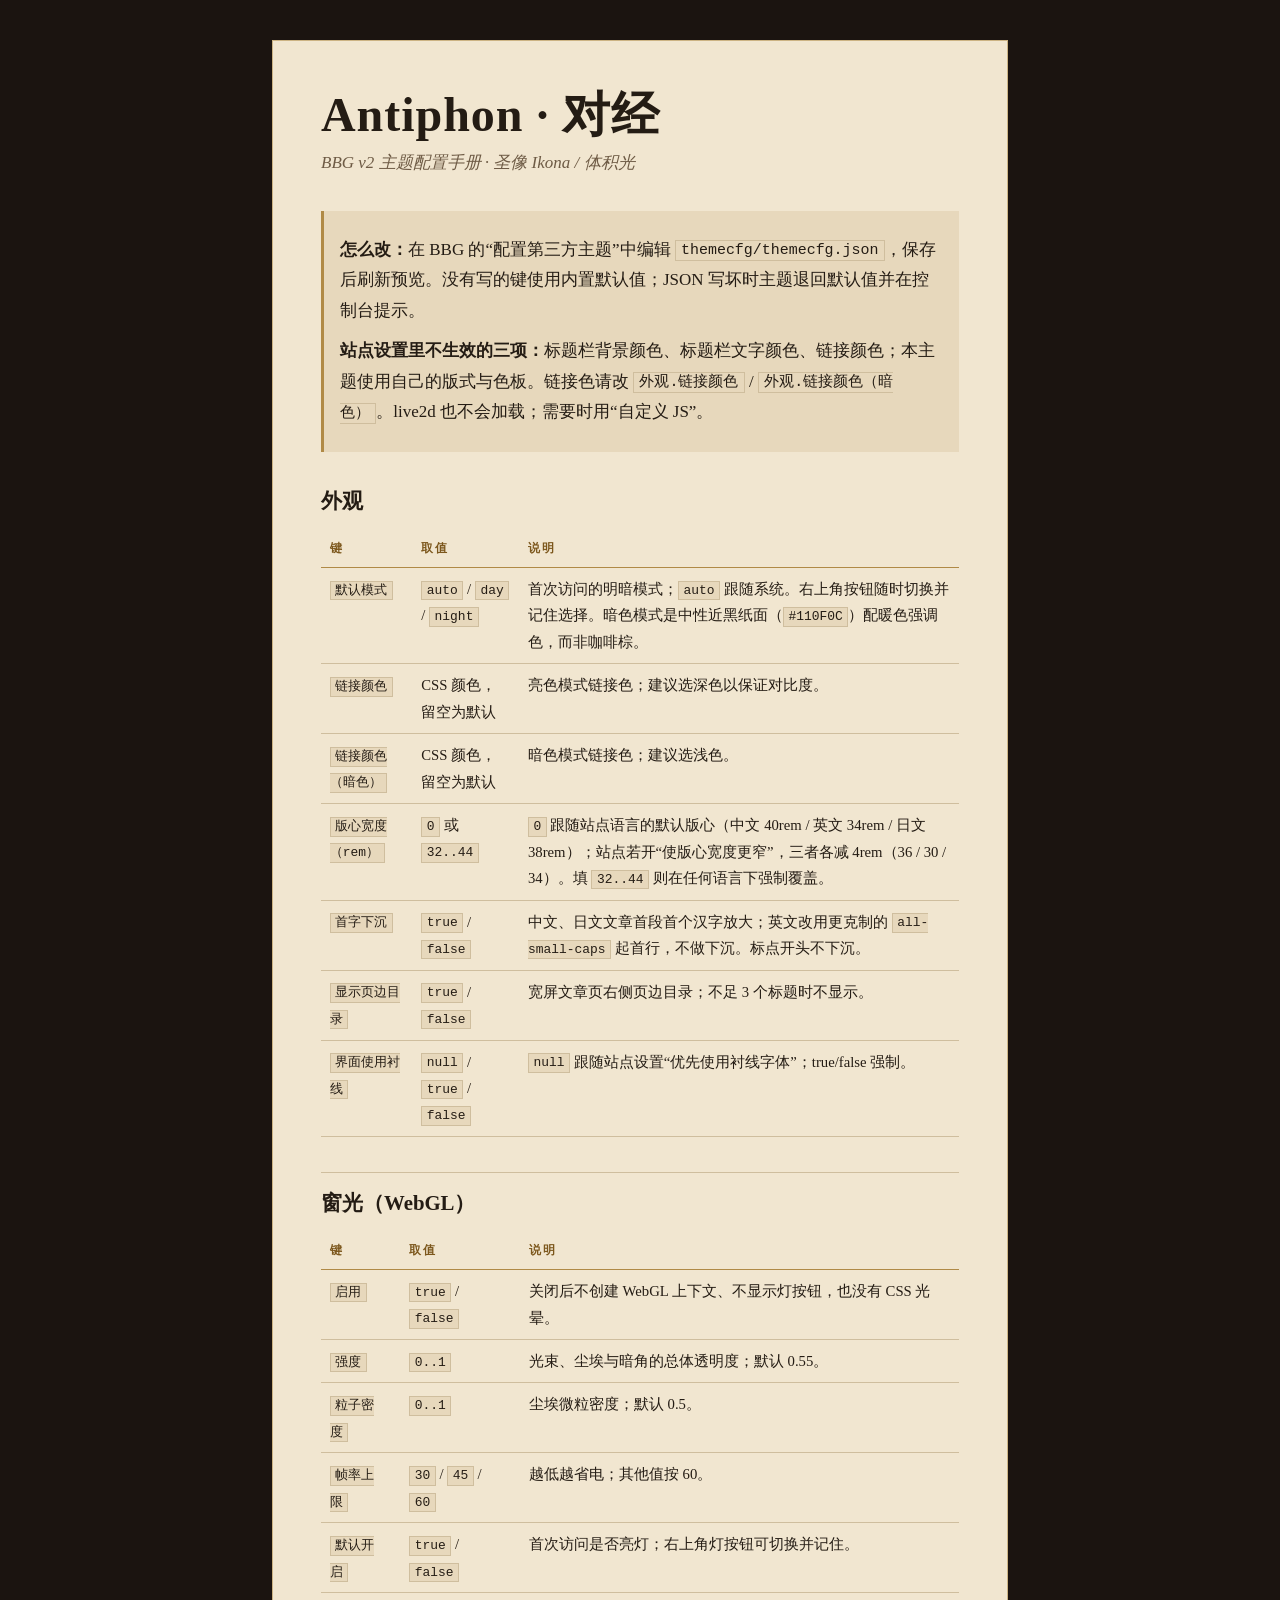
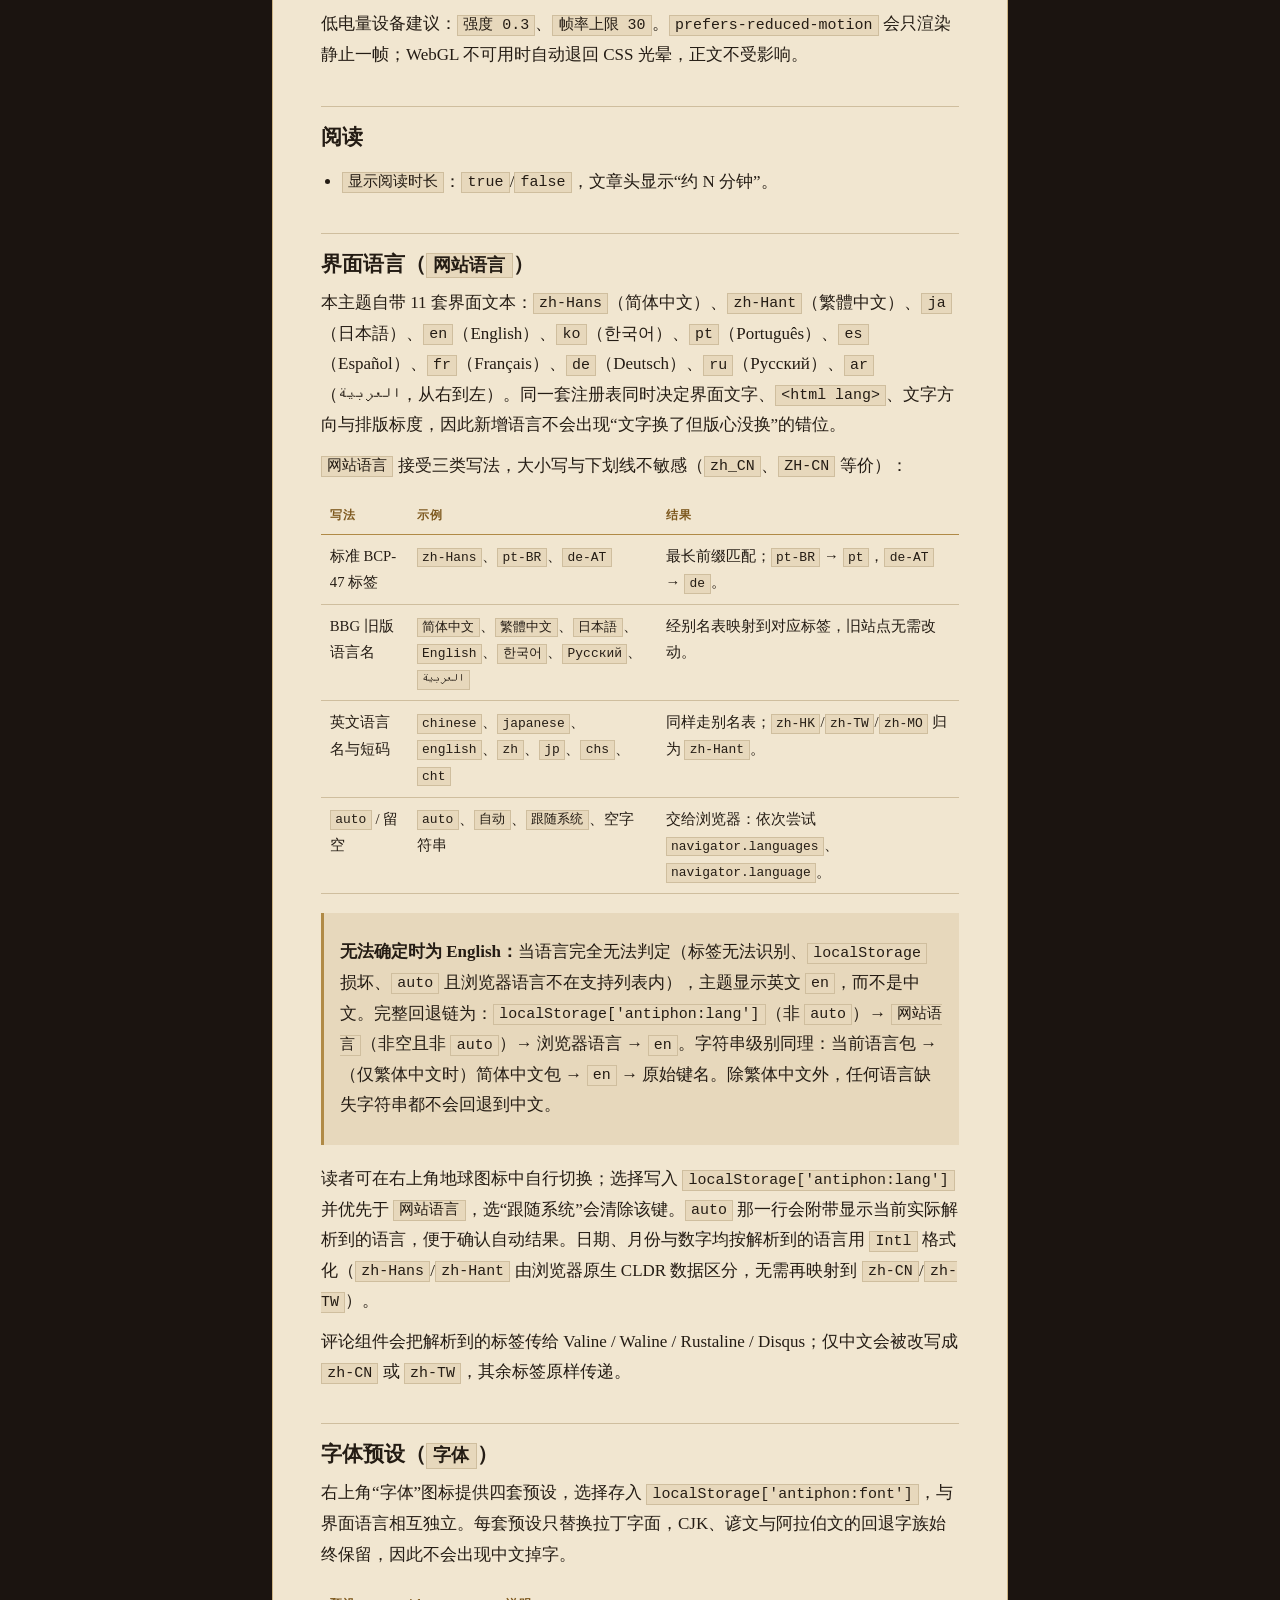
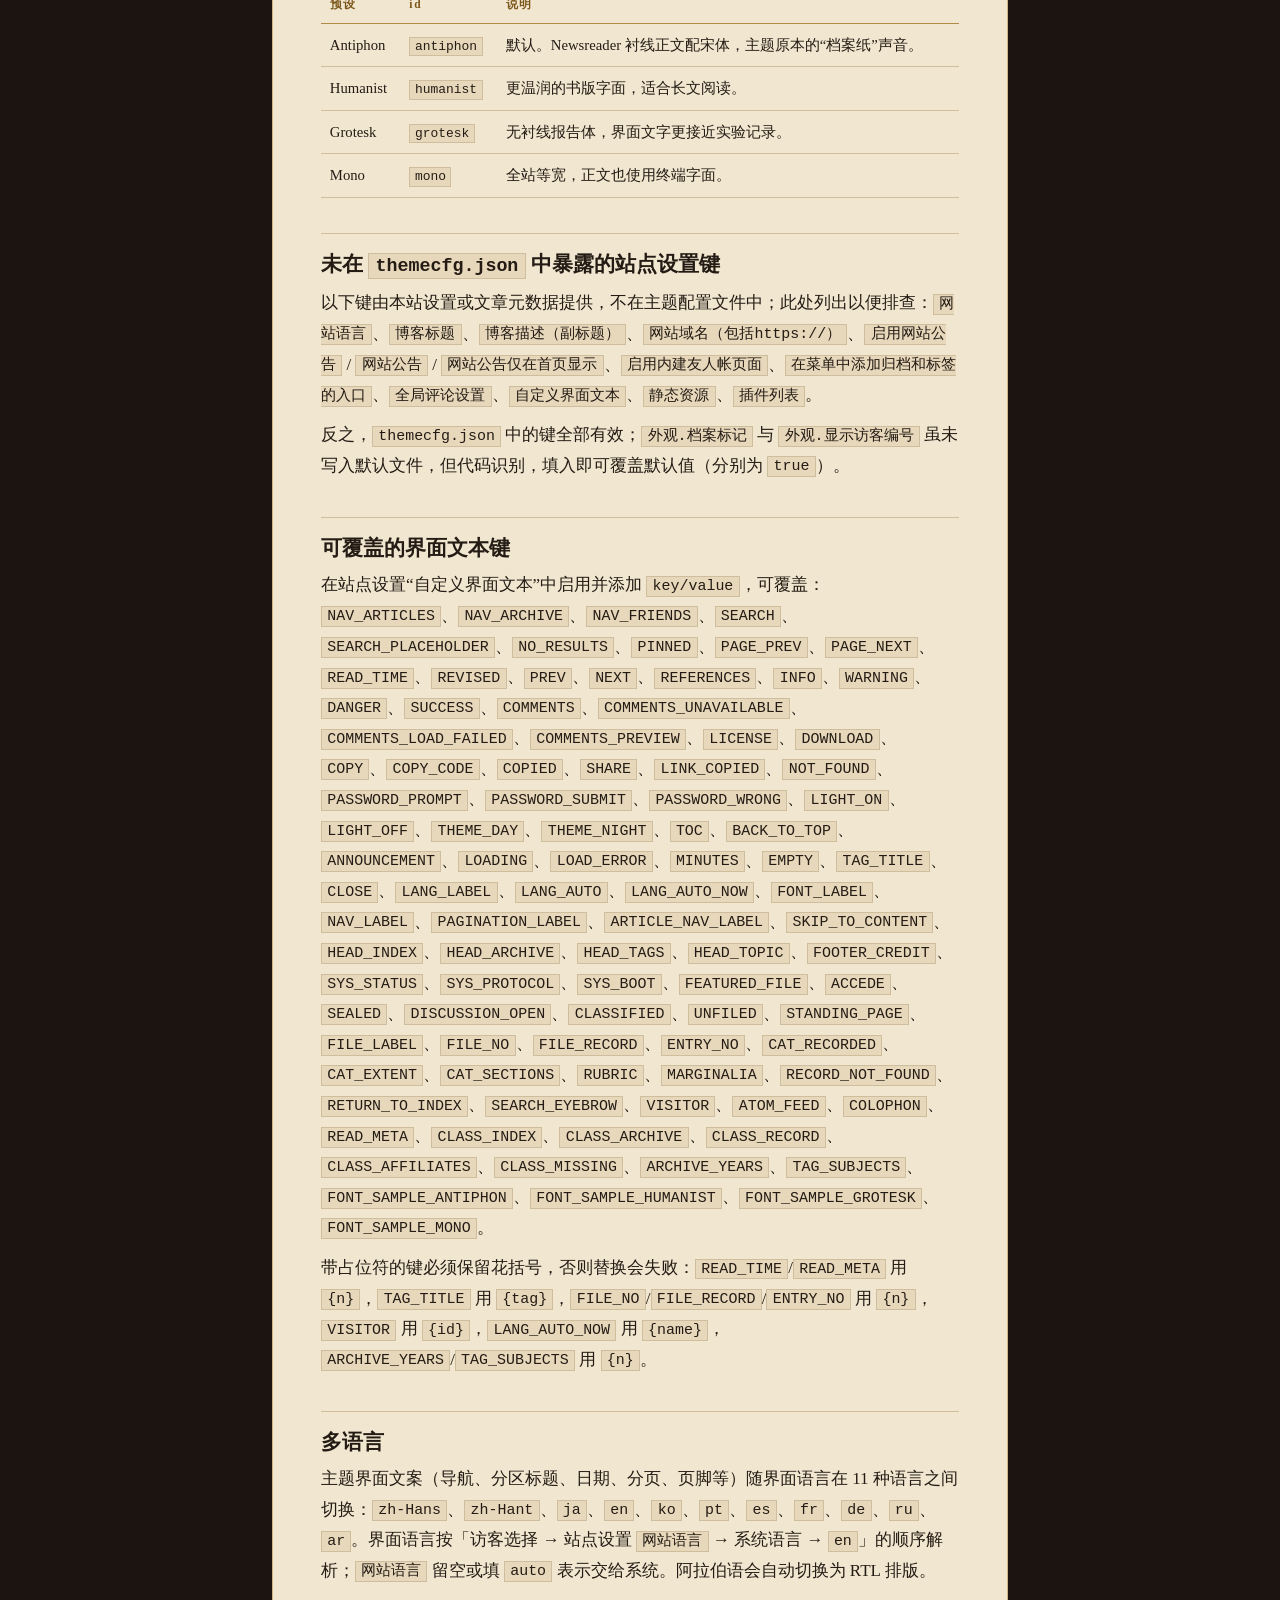
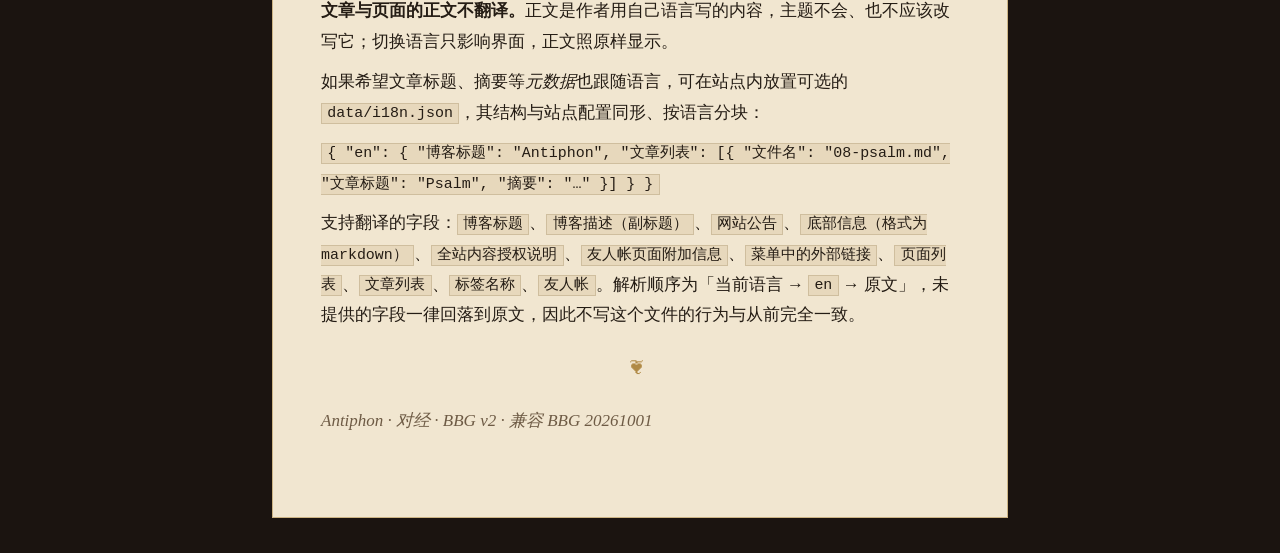
==== commit bb3212ec: "Stop committing generated demo; scope i18n to the theme, not the prose The demo tree used to be comm" ====
--- a/themecfg/themecfg_manual.html
+++ b/themecfg/themecfg_manual.html
@@ -105,6 +105,13 @@
   <p>在站点设置“自定义界面文本”中启用并添加 <code>key/value</code>，可覆盖：<code>NAV_ARTICLES</code>、<code>NAV_ARCHIVE</code>、<code>NAV_FRIENDS</code>、<code>SEARCH</code>、<code>SEARCH_PLACEHOLDER</code>、<code>NO_RESULTS</code>、<code>PINNED</code>、<code>PAGE_PREV</code>、<code>PAGE_NEXT</code>、<code>READ_TIME</code>、<code>REVISED</code>、<code>PREV</code>、<code>NEXT</code>、<code>REFERENCES</code>、<code>INFO</code>、<code>WARNING</code>、<code>DANGER</code>、<code>SUCCESS</code>、<code>COMMENTS</code>、<code>COMMENTS_UNAVAILABLE</code>、<code>COMMENTS_LOAD_FAILED</code>、<code>COMMENTS_PREVIEW</code>、<code>LICENSE</code>、<code>DOWNLOAD</code>、<code>COPY</code>、<code>COPY_CODE</code>、<code>COPIED</code>、<code>SHARE</code>、<code>LINK_COPIED</code>、<code>NOT_FOUND</code>、<code>PASSWORD_PROMPT</code>、<code>PASSWORD_SUBMIT</code>、<code>PASSWORD_WRONG</code>、<code>LIGHT_ON</code>、<code>LIGHT_OFF</code>、<code>THEME_DAY</code>、<code>THEME_NIGHT</code>、<code>TOC</code>、<code>BACK_TO_TOP</code>、<code>ANNOUNCEMENT</code>、<code>LOADING</code>、<code>LOAD_ERROR</code>、<code>MINUTES</code>、<code>EMPTY</code>、<code>TAG_TITLE</code>、<code>CLOSE</code>、<code>LANG_LABEL</code>、<code>LANG_AUTO</code>、<code>LANG_AUTO_NOW</code>、<code>FONT_LABEL</code>、<code>NAV_LABEL</code>、<code>PAGINATION_LABEL</code>、<code>ARTICLE_NAV_LABEL</code>、<code>SKIP_TO_CONTENT</code>、<code>HEAD_INDEX</code>、<code>HEAD_ARCHIVE</code>、<code>HEAD_TAGS</code>、<code>HEAD_TOPIC</code>、<code>FOOTER_CREDIT</code>、<code>SYS_STATUS</code>、<code>SYS_PROTOCOL</code>、<code>SYS_BOOT</code>、<code>FEATURED_FILE</code>、<code>ACCEDE</code>、<code>SEALED</code>、<code>DISCUSSION_OPEN</code>、<code>CLASSIFIED</code>、<code>UNFILED</code>、<code>STANDING_PAGE</code>、<code>FILE_LABEL</code>、<code>FILE_NO</code>、<code>FILE_RECORD</code>、<code>ENTRY_NO</code>、<code>CAT_RECORDED</code>、<code>CAT_EXTENT</code>、<code>CAT_SECTIONS</code>、<code>RUBRIC</code>、<code>MARGINALIA</code>、<code>RECORD_NOT_FOUND</code>、<code>RETURN_TO_INDEX</code>、<code>SEARCH_EYEBROW</code>、<code>VISITOR</code>、<code>ATOM_FEED</code>、<code>COLOPHON</code>、<code>READ_META</code>、<code>CLASS_INDEX</code>、<code>CLASS_ARCHIVE</code>、<code>CLASS_RECORD</code>、<code>CLASS_AFFILIATES</code>、<code>CLASS_MISSING</code>、<code>ARCHIVE_YEARS</code>、<code>TAG_SUBJECTS</code>、<code>FONT_SAMPLE_ANTIPHON</code>、<code>FONT_SAMPLE_HUMANIST</code>、<code>FONT_SAMPLE_GROTESK</code>、<code>FONT_SAMPLE_MONO</code>。</p>
   <p>带占位符的键必须保留花括号，否则替换会失败：<code>READ_TIME</code>/<code>READ_META</code> 用 <code>{n}</code>，<code>TAG_TITLE</code> 用 <code>{tag}</code>，<code>FILE_NO</code>/<code>FILE_RECORD</code>/<code>ENTRY_NO</code> 用 <code>{n}</code>，<code>VISITOR</code> 用 <code>{id}</code>，<code>LANG_AUTO_NOW</code> 用 <code>{name}</code>，<code>ARCHIVE_YEARS</code>/<code>TAG_SUBJECTS</code> 用 <code>{n}</code>。</p>
 
+  <h2>多语言</h2>
+  <p>主题界面文案（导航、分区标题、日期、分页、页脚等）随界面语言在 11 种语言之间切换：<code>zh-Hans</code>、<code>zh-Hant</code>、<code>ja</code>、<code>en</code>、<code>ko</code>、<code>pt</code>、<code>es</code>、<code>fr</code>、<code>de</code>、<code>ru</code>、<code>ar</code>。界面语言按「访客选择 → 站点设置 <code>网站语言</code> → 系统语言 → <code>en</code>」的顺序解析；<code>网站语言</code> 留空或填 <code>auto</code> 表示交给系统。阿拉伯语会自动切换为 RTL 排版。</p>
+  <p><strong>文章与页面的正文不翻译。</strong>正文是作者用自己语言写的内容，主题不会、也不应该改写它；切换语言只影响界面，正文照原样显示。</p>
+  <p>如果希望文章标题、摘要等<em>元数据</em>也跟随语言，可在站点内放置可选的 <code>data/i18n.json</code>，其结构与站点配置同形、按语言分块：</p>
+  <p><code>{ "en": { "博客标题": "Antiphon", "文章列表": [{ "文件名": "08-psalm.md", "文章标题": "Psalm", "摘要": "…" }] } }</code></p>
+  <p>支持翻译的字段：<code>博客标题</code>、<code>博客描述（副标题）</code>、<code>网站公告</code>、<code>底部信息（格式为markdown）</code>、<code>全站内容授权说明</code>、<code>友人帐页面附加信息</code>、<code>菜单中的外部链接</code>、<code>页面列表</code>、<code>文章列表</code>、<code>标签名称</code>、<code>友人帐</code>。解析顺序为「当前语言 → <code>en</code> → 原文」，未提供的字段一律回落到原文，因此不写这个文件的行为与从前完全一致。</p>
+
   <div class="orn">❦</div>
   <p class="sub">Antiphon · 对经 · BBG v2 · 兼容 BBG 20261001</p>
 </div>
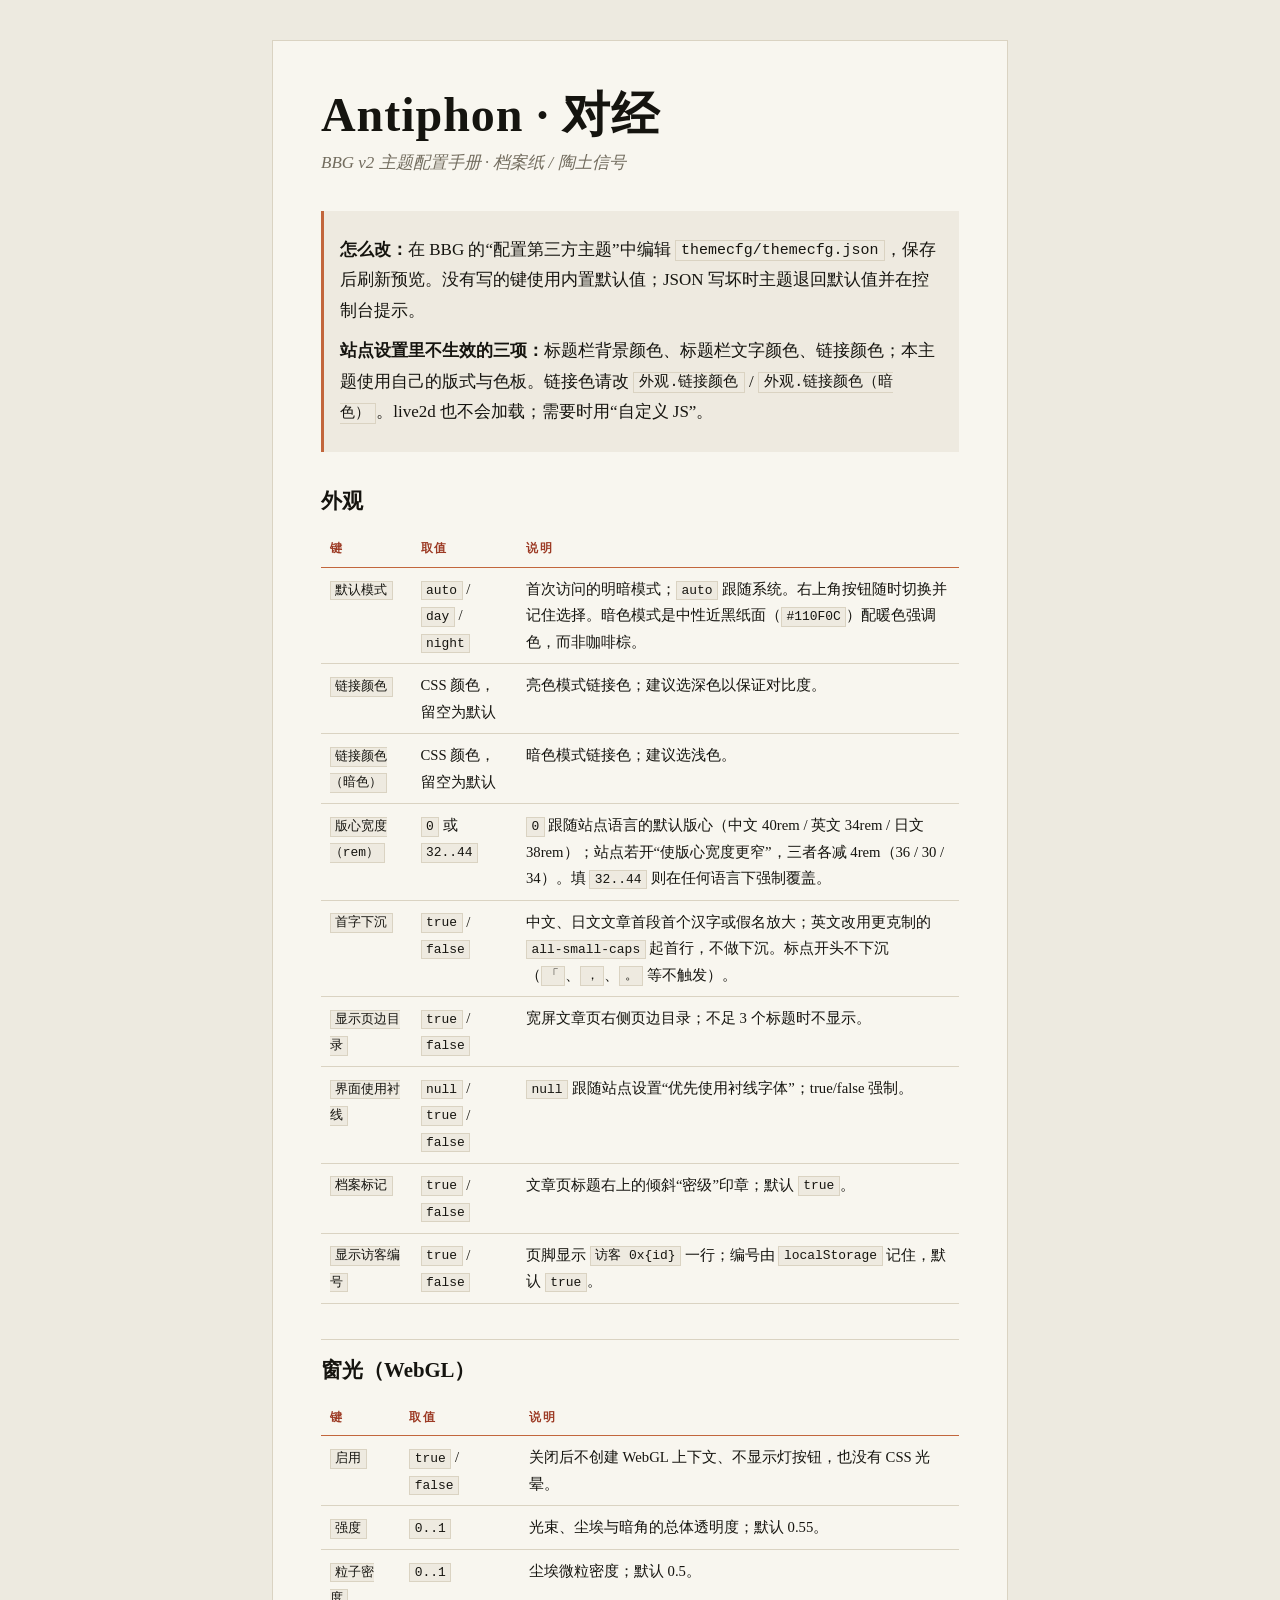
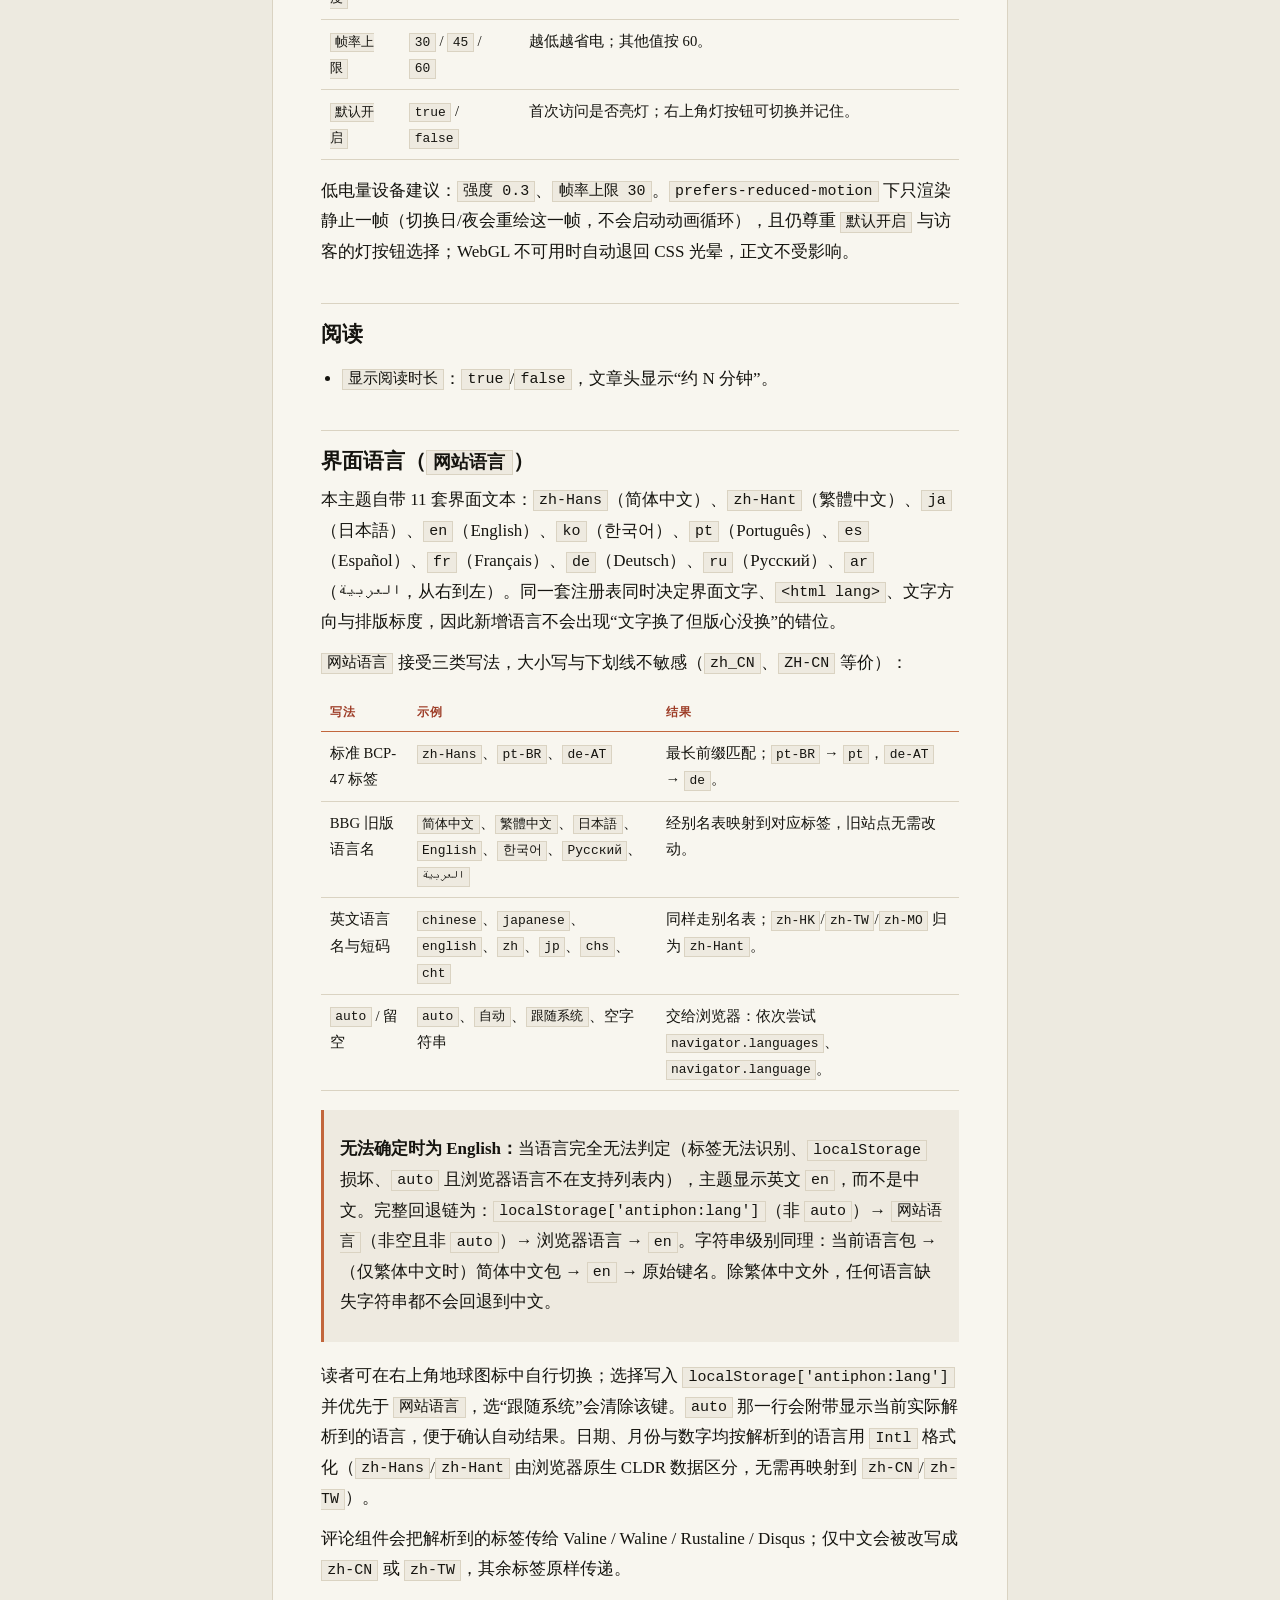
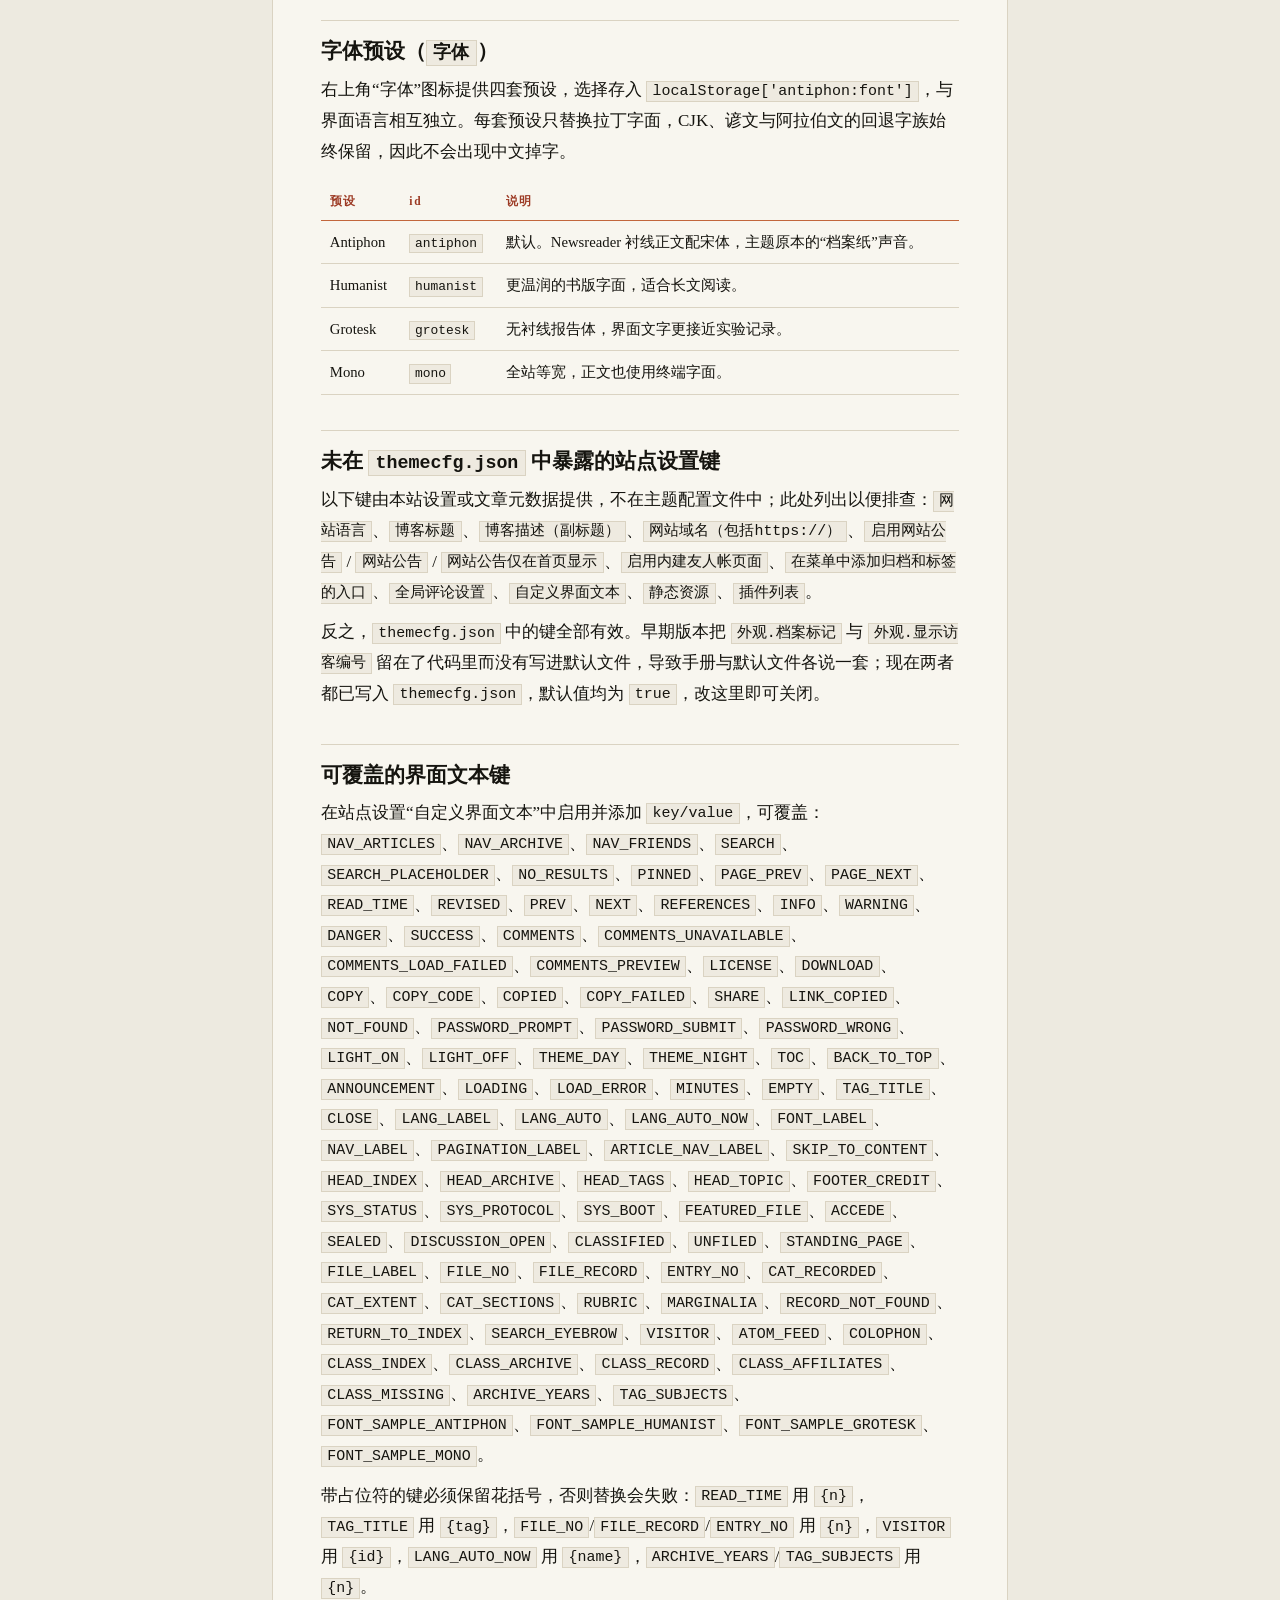
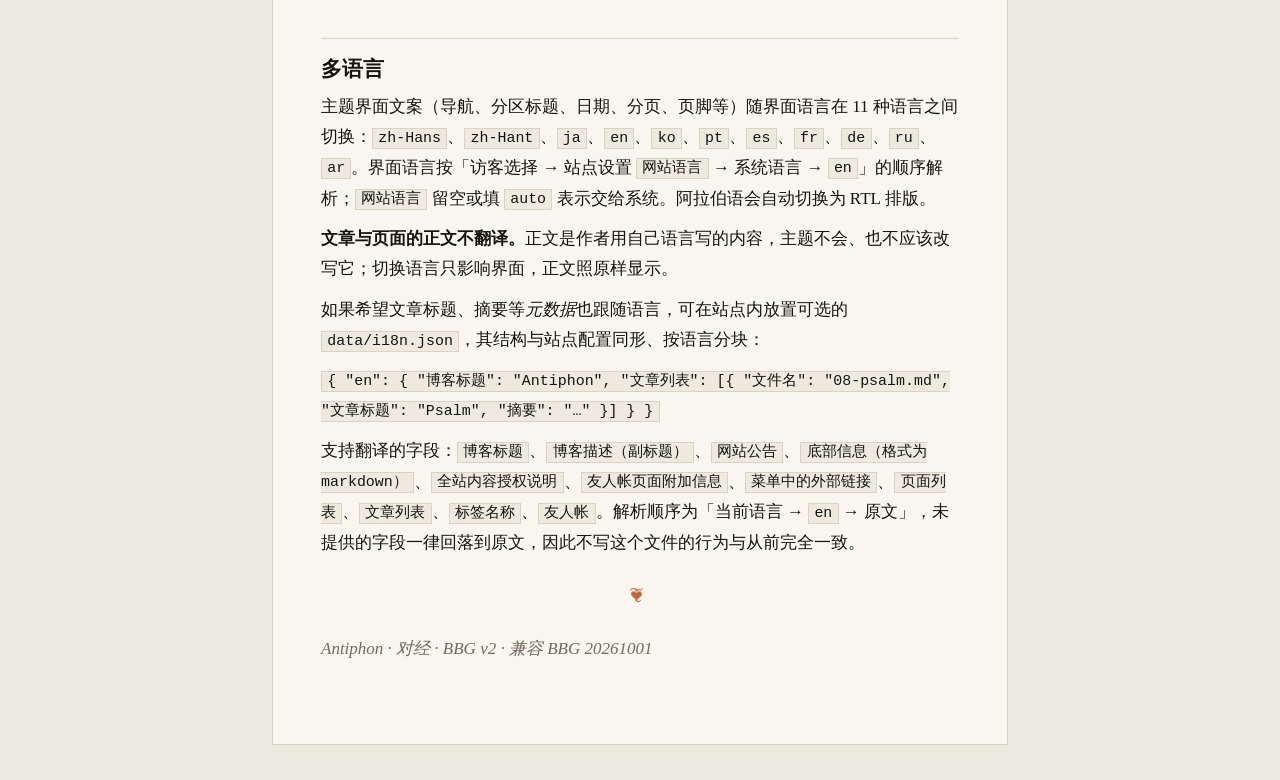
==== commit f3f6e572: "Align config defaults, refresh the fixtures and harden preview.sh Configuration drift, checked again" ====
--- a/themecfg/themecfg_manual.html
+++ b/themecfg/themecfg_manual.html
@@ -5,30 +5,35 @@
 <meta name="viewport" content="width=device-width, initial-scale=1" />
 <title>Antiphon · 对经 — 主题配置手册</title>
 <style>
-  :root { --wall:#1B1410; --panel:#F1E6D0; --ink:#241C14; --muted:#6E5B45; --rule:#CFBE9E; --gold:#B08A46; --bronze:#7C571C; --link:#7C3A2C; }
+  /* Palette follows v2's token layer (css/tokens.css): archive paper #F8F6EF on
+     a #EDEAE0 wall, near-black ink, terracotta #C2663C signal, Newsreader for
+     the Latin display face with the Song stack behind it. The manual used to
+     carry the earlier gold-brown / Cormorant identity, which no longer appears
+     anywhere in the theme. */
+  :root { --wall:#EDEAE0; --panel:#F8F6EF; --ink:#15140F; --muted:#726C5E; --rule:#DAD3C2; --seal:#9C3A24; --signal:#C2663C; --link:#A54A2A; }
   * { box-sizing: border-box; }
-  body { margin:0; padding:2.5rem 1rem; background:var(--wall); color:var(--ink); font:17px/1.8 "Songti SC","Noto Serif SC",serif; }
-  .sheet { max-width: 46rem; margin:0 auto; padding:clamp(1.25rem,4vw,3rem); background:var(--panel); border:1px solid rgba(176,138,70,.55); }
-  h1 { margin:0 0 .4rem; font:600 clamp(2rem,5vw,3rem)/1.1 "Cormorant Garamond","Songti SC",serif; letter-spacing:.02em; }
+  body { margin:0; padding:2.5rem 1rem; background:var(--wall); color:var(--ink); font:17px/1.8 "Newsreader","Songti SC","Noto Serif SC",serif; }
+  .sheet { max-width: 46rem; margin:0 auto; padding:clamp(1.25rem,4vw,3rem); background:var(--panel); border:1px solid var(--rule); }
+  h1 { margin:0 0 .4rem; font:600 clamp(2rem,5vw,3rem)/1.1 "Newsreader","Songti SC",serif; letter-spacing:.02em; }
   .sub { margin:0 0 2rem; color:var(--muted); font-style:italic; }
   h2 { margin:2.2rem 0 .6rem; padding-top:1rem; border-top:1px solid var(--rule); font:600 1.3rem/1.3 "Songti SC",serif; }
   h2:first-of-type { border-top:0; padding-top:0; }
   p { margin:.6rem 0; }
-  code { font-family: ui-monospace,Menlo,monospace; font-size:.88em; background:#E7D8BC; padding:.1em .35em; border:1px solid var(--rule); }
+  code { font-family: ui-monospace,Menlo,monospace; font-size:.88em; background:#EEEAE0; padding:.1em .35em; border:1px solid var(--rule); }
   table { width:100%; border-collapse:collapse; margin:1rem 0; font-size:.92rem; }
   th,td { text-align:left; padding:.5rem .55rem; border-bottom:1px solid var(--rule); vertical-align:top; }
-  th { font-size:.72rem; letter-spacing:.14em; color:var(--bronze); border-bottom-color:var(--gold); }
+  th { font-size:.72rem; letter-spacing:.14em; color:var(--seal); border-bottom-color:var(--signal); }
   ul { padding-left:1.3rem; }
   li { margin:.3rem 0; }
-  .note { margin:1.2rem 0; padding:.9rem 1rem; background:#E7D8BC; border-left:3px solid var(--gold); }
+  .note { margin:1.2rem 0; padding:.9rem 1rem; background:#EEEAE0; border-left:3px solid var(--signal); }
   a { color:var(--link); }
-  .orn { text-align:center; color:var(--gold); margin:1.4rem 0; letter-spacing:.4em; }
+  .orn { text-align:center; color:var(--signal); margin:1.4rem 0; letter-spacing:.4em; }
 </style>
 </head>
 <body>
 <div class="sheet">
   <h1>Antiphon · 对经</h1>
-  <p class="sub">BBG v2 主题配置手册 · 圣像 Ikona / 体积光</p>
+  <p class="sub">BBG v2 主题配置手册 · 档案纸 / 陶土信号</p>
 
   <div class="note">
     <p><strong>怎么改：</strong>在 BBG 的“配置第三方主题”中编辑 <code>themecfg/themecfg.json</code>，保存后刷新预览。没有写的键使用内置默认值；JSON 写坏时主题退回默认值并在控制台提示。</p>
@@ -43,9 +48,11 @@
       <tr><td><code>链接颜色</code></td><td>CSS 颜色，留空为默认</td><td>亮色模式链接色；建议选深色以保证对比度。</td></tr>
       <tr><td><code>链接颜色（暗色）</code></td><td>CSS 颜色，留空为默认</td><td>暗色模式链接色；建议选浅色。</td></tr>
       <tr><td><code>版心宽度（rem）</code></td><td><code>0</code> 或 <code>32..44</code></td><td><code>0</code> 跟随站点语言的默认版心（中文 40rem / 英文 34rem / 日文 38rem）；站点若开“使版心宽度更窄”，三者各减 4rem（36 / 30 / 34）。填 <code>32..44</code> 则在任何语言下强制覆盖。</td></tr>
-      <tr><td><code>首字下沉</code></td><td><code>true</code> / <code>false</code></td><td>中文、日文文章首段首个汉字放大；英文改用更克制的 <code>all-small-caps</code> 起首行，不做下沉。标点开头不下沉。</td></tr>
+      <tr><td><code>首字下沉</code></td><td><code>true</code> / <code>false</code></td><td>中文、日文文章首段首个汉字或假名放大；英文改用更克制的 <code>all-small-caps</code> 起首行，不做下沉。标点开头不下沉（<code>「</code>、<code>，</code>、<code>。</code> 等不触发）。</td></tr>
       <tr><td><code>显示页边目录</code></td><td><code>true</code> / <code>false</code></td><td>宽屏文章页右侧页边目录；不足 3 个标题时不显示。</td></tr>
       <tr><td><code>界面使用衬线</code></td><td><code>null</code> / <code>true</code> / <code>false</code></td><td><code>null</code> 跟随站点设置“优先使用衬线字体”；true/false 强制。</td></tr>
+      <tr><td><code>档案标记</code></td><td><code>true</code> / <code>false</code></td><td>文章页标题右上的倾斜“密级”印章；默认 <code>true</code>。</td></tr>
+      <tr><td><code>显示访客编号</code></td><td><code>true</code> / <code>false</code></td><td>页脚显示 <code>访客 0x{id}</code> 一行；编号由 <code>localStorage</code> 记住，默认 <code>true</code>。</td></tr>
     </tbody>
   </table>
 
@@ -60,7 +67,7 @@
       <tr><td><code>默认开启</code></td><td><code>true</code> / <code>false</code></td><td>首次访问是否亮灯；右上角灯按钮可切换并记住。</td></tr>
     </tbody>
   </table>
-  <p>低电量设备建议：<code>强度 0.3</code>、<code>帧率上限 30</code>。<code>prefers-reduced-motion</code> 会只渲染静止一帧；WebGL 不可用时自动退回 CSS 光晕，正文不受影响。</p>
+  <p>低电量设备建议：<code>强度 0.3</code>、<code>帧率上限 30</code>。<code>prefers-reduced-motion</code> 下只渲染静止一帧（切换日/夜会重绘这一帧，不会启动动画循环），且仍尊重 <code>默认开启</code> 与访客的灯按钮选择；WebGL 不可用时自动退回 CSS 光晕，正文不受影响。</p>
 
   <h2>阅读</h2>
   <ul>
@@ -99,11 +106,11 @@
 
   <h2>未在 <code>themecfg.json</code> 中暴露的站点设置键</h2>
   <p>以下键由本站设置或文章元数据提供，不在主题配置文件中；此处列出以便排查：<code>网站语言</code>、<code>博客标题</code>、<code>博客描述（副标题）</code>、<code>网站域名（包括https://）</code>、<code>启用网站公告</code> / <code>网站公告</code> / <code>网站公告仅在首页显示</code>、<code>启用内建友人帐页面</code>、<code>在菜单中添加归档和标签的入口</code>、<code>全局评论设置</code>、<code>自定义界面文本</code>、<code>静态资源</code>、<code>插件列表</code>。</p>
-  <p>反之，<code>themecfg.json</code> 中的键全部有效；<code>外观.档案标记</code> 与 <code>外观.显示访客编号</code> 虽未写入默认文件，但代码识别，填入即可覆盖默认值（分别为 <code>true</code>）。</p>
+  <p>反之，<code>themecfg.json</code> 中的键全部有效。早期版本把 <code>外观.档案标记</code> 与 <code>外观.显示访客编号</code> 留在了代码里而没有写进默认文件，导致手册与默认文件各说一套；现在两者都已写入 <code>themecfg.json</code>，默认值均为 <code>true</code>，改这里即可关闭。</p>
 
   <h2>可覆盖的界面文本键</h2>
-  <p>在站点设置“自定义界面文本”中启用并添加 <code>key/value</code>，可覆盖：<code>NAV_ARTICLES</code>、<code>NAV_ARCHIVE</code>、<code>NAV_FRIENDS</code>、<code>SEARCH</code>、<code>SEARCH_PLACEHOLDER</code>、<code>NO_RESULTS</code>、<code>PINNED</code>、<code>PAGE_PREV</code>、<code>PAGE_NEXT</code>、<code>READ_TIME</code>、<code>REVISED</code>、<code>PREV</code>、<code>NEXT</code>、<code>REFERENCES</code>、<code>INFO</code>、<code>WARNING</code>、<code>DANGER</code>、<code>SUCCESS</code>、<code>COMMENTS</code>、<code>COMMENTS_UNAVAILABLE</code>、<code>COMMENTS_LOAD_FAILED</code>、<code>COMMENTS_PREVIEW</code>、<code>LICENSE</code>、<code>DOWNLOAD</code>、<code>COPY</code>、<code>COPY_CODE</code>、<code>COPIED</code>、<code>SHARE</code>、<code>LINK_COPIED</code>、<code>NOT_FOUND</code>、<code>PASSWORD_PROMPT</code>、<code>PASSWORD_SUBMIT</code>、<code>PASSWORD_WRONG</code>、<code>LIGHT_ON</code>、<code>LIGHT_OFF</code>、<code>THEME_DAY</code>、<code>THEME_NIGHT</code>、<code>TOC</code>、<code>BACK_TO_TOP</code>、<code>ANNOUNCEMENT</code>、<code>LOADING</code>、<code>LOAD_ERROR</code>、<code>MINUTES</code>、<code>EMPTY</code>、<code>TAG_TITLE</code>、<code>CLOSE</code>、<code>LANG_LABEL</code>、<code>LANG_AUTO</code>、<code>LANG_AUTO_NOW</code>、<code>FONT_LABEL</code>、<code>NAV_LABEL</code>、<code>PAGINATION_LABEL</code>、<code>ARTICLE_NAV_LABEL</code>、<code>SKIP_TO_CONTENT</code>、<code>HEAD_INDEX</code>、<code>HEAD_ARCHIVE</code>、<code>HEAD_TAGS</code>、<code>HEAD_TOPIC</code>、<code>FOOTER_CREDIT</code>、<code>SYS_STATUS</code>、<code>SYS_PROTOCOL</code>、<code>SYS_BOOT</code>、<code>FEATURED_FILE</code>、<code>ACCEDE</code>、<code>SEALED</code>、<code>DISCUSSION_OPEN</code>、<code>CLASSIFIED</code>、<code>UNFILED</code>、<code>STANDING_PAGE</code>、<code>FILE_LABEL</code>、<code>FILE_NO</code>、<code>FILE_RECORD</code>、<code>ENTRY_NO</code>、<code>CAT_RECORDED</code>、<code>CAT_EXTENT</code>、<code>CAT_SECTIONS</code>、<code>RUBRIC</code>、<code>MARGINALIA</code>、<code>RECORD_NOT_FOUND</code>、<code>RETURN_TO_INDEX</code>、<code>SEARCH_EYEBROW</code>、<code>VISITOR</code>、<code>ATOM_FEED</code>、<code>COLOPHON</code>、<code>READ_META</code>、<code>CLASS_INDEX</code>、<code>CLASS_ARCHIVE</code>、<code>CLASS_RECORD</code>、<code>CLASS_AFFILIATES</code>、<code>CLASS_MISSING</code>、<code>ARCHIVE_YEARS</code>、<code>TAG_SUBJECTS</code>、<code>FONT_SAMPLE_ANTIPHON</code>、<code>FONT_SAMPLE_HUMANIST</code>、<code>FONT_SAMPLE_GROTESK</code>、<code>FONT_SAMPLE_MONO</code>。</p>
-  <p>带占位符的键必须保留花括号，否则替换会失败：<code>READ_TIME</code>/<code>READ_META</code> 用 <code>{n}</code>，<code>TAG_TITLE</code> 用 <code>{tag}</code>，<code>FILE_NO</code>/<code>FILE_RECORD</code>/<code>ENTRY_NO</code> 用 <code>{n}</code>，<code>VISITOR</code> 用 <code>{id}</code>，<code>LANG_AUTO_NOW</code> 用 <code>{name}</code>，<code>ARCHIVE_YEARS</code>/<code>TAG_SUBJECTS</code> 用 <code>{n}</code>。</p>
+  <p>在站点设置“自定义界面文本”中启用并添加 <code>key/value</code>，可覆盖：<code>NAV_ARTICLES</code>、<code>NAV_ARCHIVE</code>、<code>NAV_FRIENDS</code>、<code>SEARCH</code>、<code>SEARCH_PLACEHOLDER</code>、<code>NO_RESULTS</code>、<code>PINNED</code>、<code>PAGE_PREV</code>、<code>PAGE_NEXT</code>、<code>READ_TIME</code>、<code>REVISED</code>、<code>PREV</code>、<code>NEXT</code>、<code>REFERENCES</code>、<code>INFO</code>、<code>WARNING</code>、<code>DANGER</code>、<code>SUCCESS</code>、<code>COMMENTS</code>、<code>COMMENTS_UNAVAILABLE</code>、<code>COMMENTS_LOAD_FAILED</code>、<code>COMMENTS_PREVIEW</code>、<code>LICENSE</code>、<code>DOWNLOAD</code>、<code>COPY</code>、<code>COPY_CODE</code>、<code>COPIED</code>、<code>COPY_FAILED</code>、<code>SHARE</code>、<code>LINK_COPIED</code>、<code>NOT_FOUND</code>、<code>PASSWORD_PROMPT</code>、<code>PASSWORD_SUBMIT</code>、<code>PASSWORD_WRONG</code>、<code>LIGHT_ON</code>、<code>LIGHT_OFF</code>、<code>THEME_DAY</code>、<code>THEME_NIGHT</code>、<code>TOC</code>、<code>BACK_TO_TOP</code>、<code>ANNOUNCEMENT</code>、<code>LOADING</code>、<code>LOAD_ERROR</code>、<code>MINUTES</code>、<code>EMPTY</code>、<code>TAG_TITLE</code>、<code>CLOSE</code>、<code>LANG_LABEL</code>、<code>LANG_AUTO</code>、<code>LANG_AUTO_NOW</code>、<code>FONT_LABEL</code>、<code>NAV_LABEL</code>、<code>PAGINATION_LABEL</code>、<code>ARTICLE_NAV_LABEL</code>、<code>SKIP_TO_CONTENT</code>、<code>HEAD_INDEX</code>、<code>HEAD_ARCHIVE</code>、<code>HEAD_TAGS</code>、<code>HEAD_TOPIC</code>、<code>FOOTER_CREDIT</code>、<code>SYS_STATUS</code>、<code>SYS_PROTOCOL</code>、<code>SYS_BOOT</code>、<code>FEATURED_FILE</code>、<code>ACCEDE</code>、<code>SEALED</code>、<code>DISCUSSION_OPEN</code>、<code>CLASSIFIED</code>、<code>UNFILED</code>、<code>STANDING_PAGE</code>、<code>FILE_LABEL</code>、<code>FILE_NO</code>、<code>FILE_RECORD</code>、<code>ENTRY_NO</code>、<code>CAT_RECORDED</code>、<code>CAT_EXTENT</code>、<code>CAT_SECTIONS</code>、<code>RUBRIC</code>、<code>MARGINALIA</code>、<code>RECORD_NOT_FOUND</code>、<code>RETURN_TO_INDEX</code>、<code>SEARCH_EYEBROW</code>、<code>VISITOR</code>、<code>ATOM_FEED</code>、<code>COLOPHON</code>、<code>CLASS_INDEX</code>、<code>CLASS_ARCHIVE</code>、<code>CLASS_RECORD</code>、<code>CLASS_AFFILIATES</code>、<code>CLASS_MISSING</code>、<code>ARCHIVE_YEARS</code>、<code>TAG_SUBJECTS</code>、<code>FONT_SAMPLE_ANTIPHON</code>、<code>FONT_SAMPLE_HUMANIST</code>、<code>FONT_SAMPLE_GROTESK</code>、<code>FONT_SAMPLE_MONO</code>。</p>
+  <p>带占位符的键必须保留花括号，否则替换会失败：<code>READ_TIME</code> 用 <code>{n}</code>，<code>TAG_TITLE</code> 用 <code>{tag}</code>，<code>FILE_NO</code>/<code>FILE_RECORD</code>/<code>ENTRY_NO</code> 用 <code>{n}</code>，<code>VISITOR</code> 用 <code>{id}</code>，<code>LANG_AUTO_NOW</code> 用 <code>{name}</code>，<code>ARCHIVE_YEARS</code>/<code>TAG_SUBJECTS</code> 用 <code>{n}</code>。</p>
 
   <h2>多语言</h2>
   <p>主题界面文案（导航、分区标题、日期、分页、页脚等）随界面语言在 11 种语言之间切换：<code>zh-Hans</code>、<code>zh-Hant</code>、<code>ja</code>、<code>en</code>、<code>ko</code>、<code>pt</code>、<code>es</code>、<code>fr</code>、<code>de</code>、<code>ru</code>、<code>ar</code>。界面语言按「访客选择 → 站点设置 <code>网站语言</code> → 系统语言 → <code>en</code>」的顺序解析；<code>网站语言</code> 留空或填 <code>auto</code> 表示交给系统。阿拉伯语会自动切换为 RTL 排版。</p>
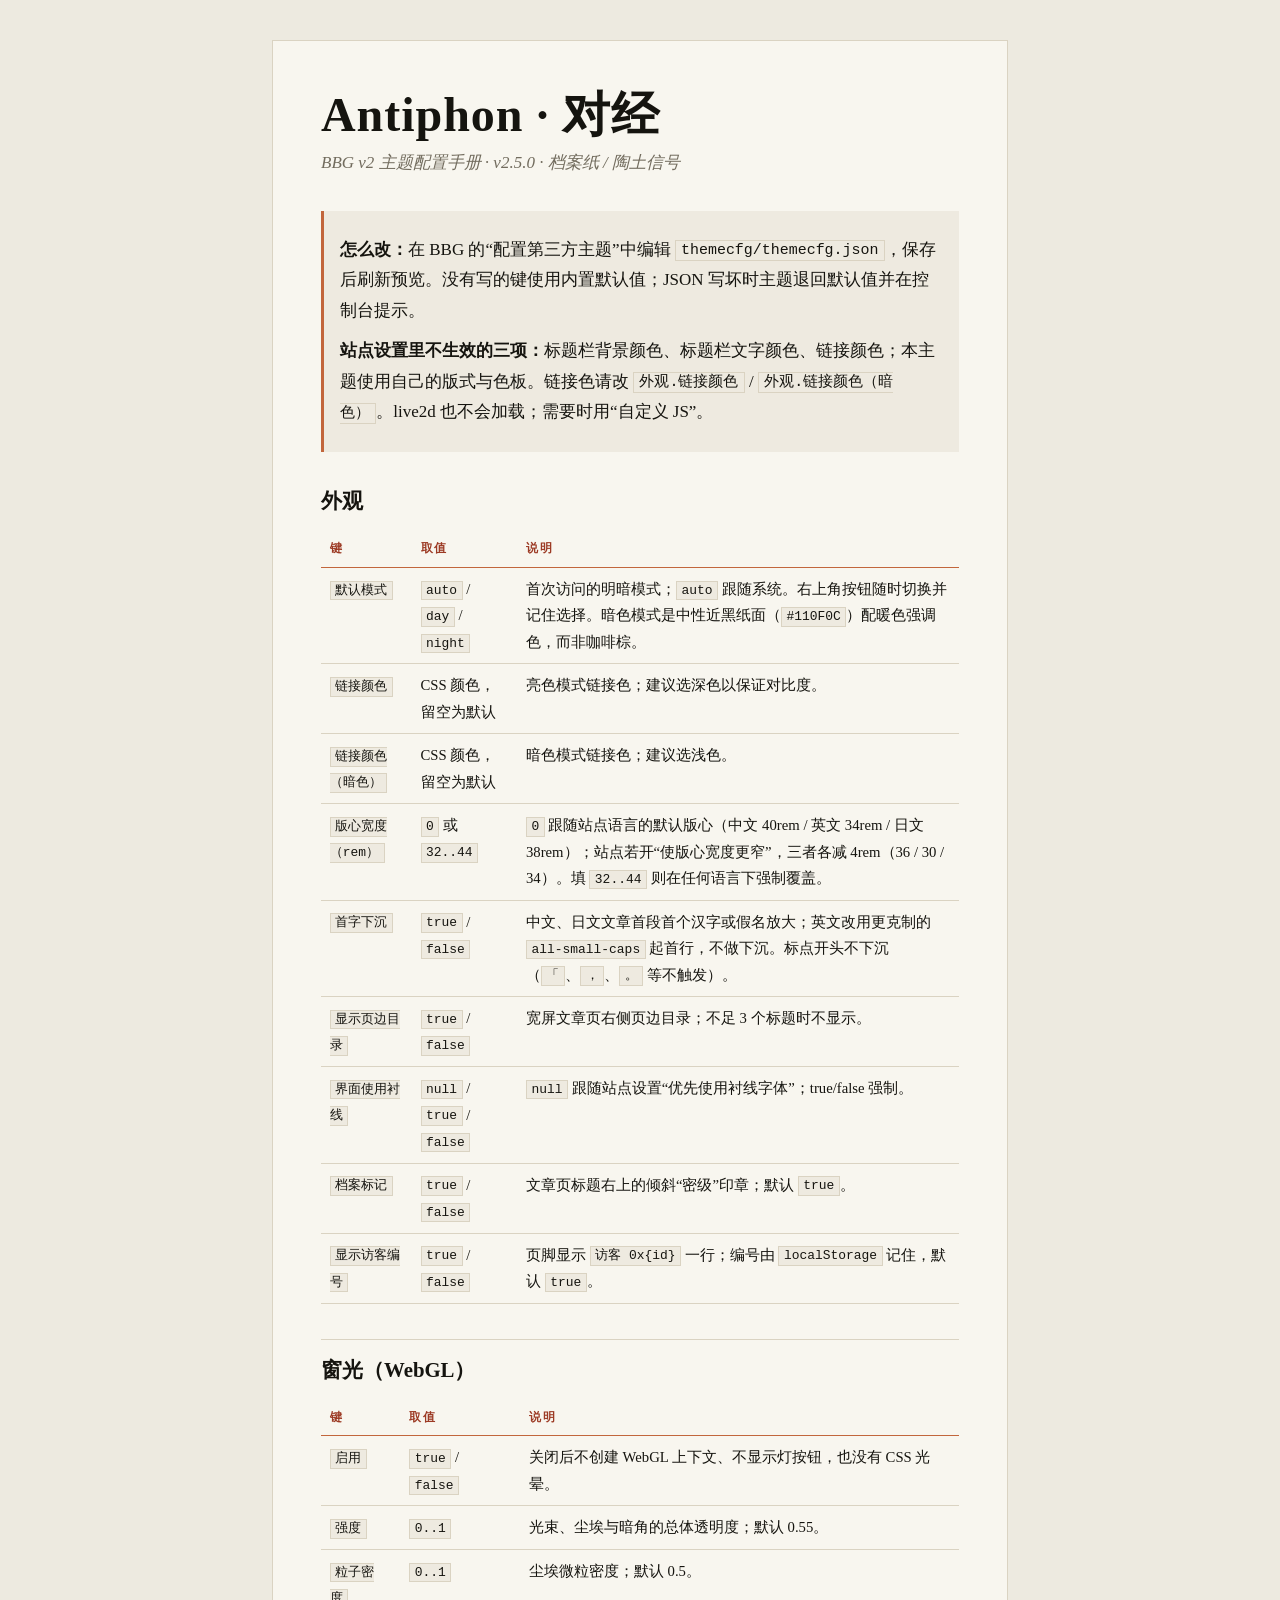
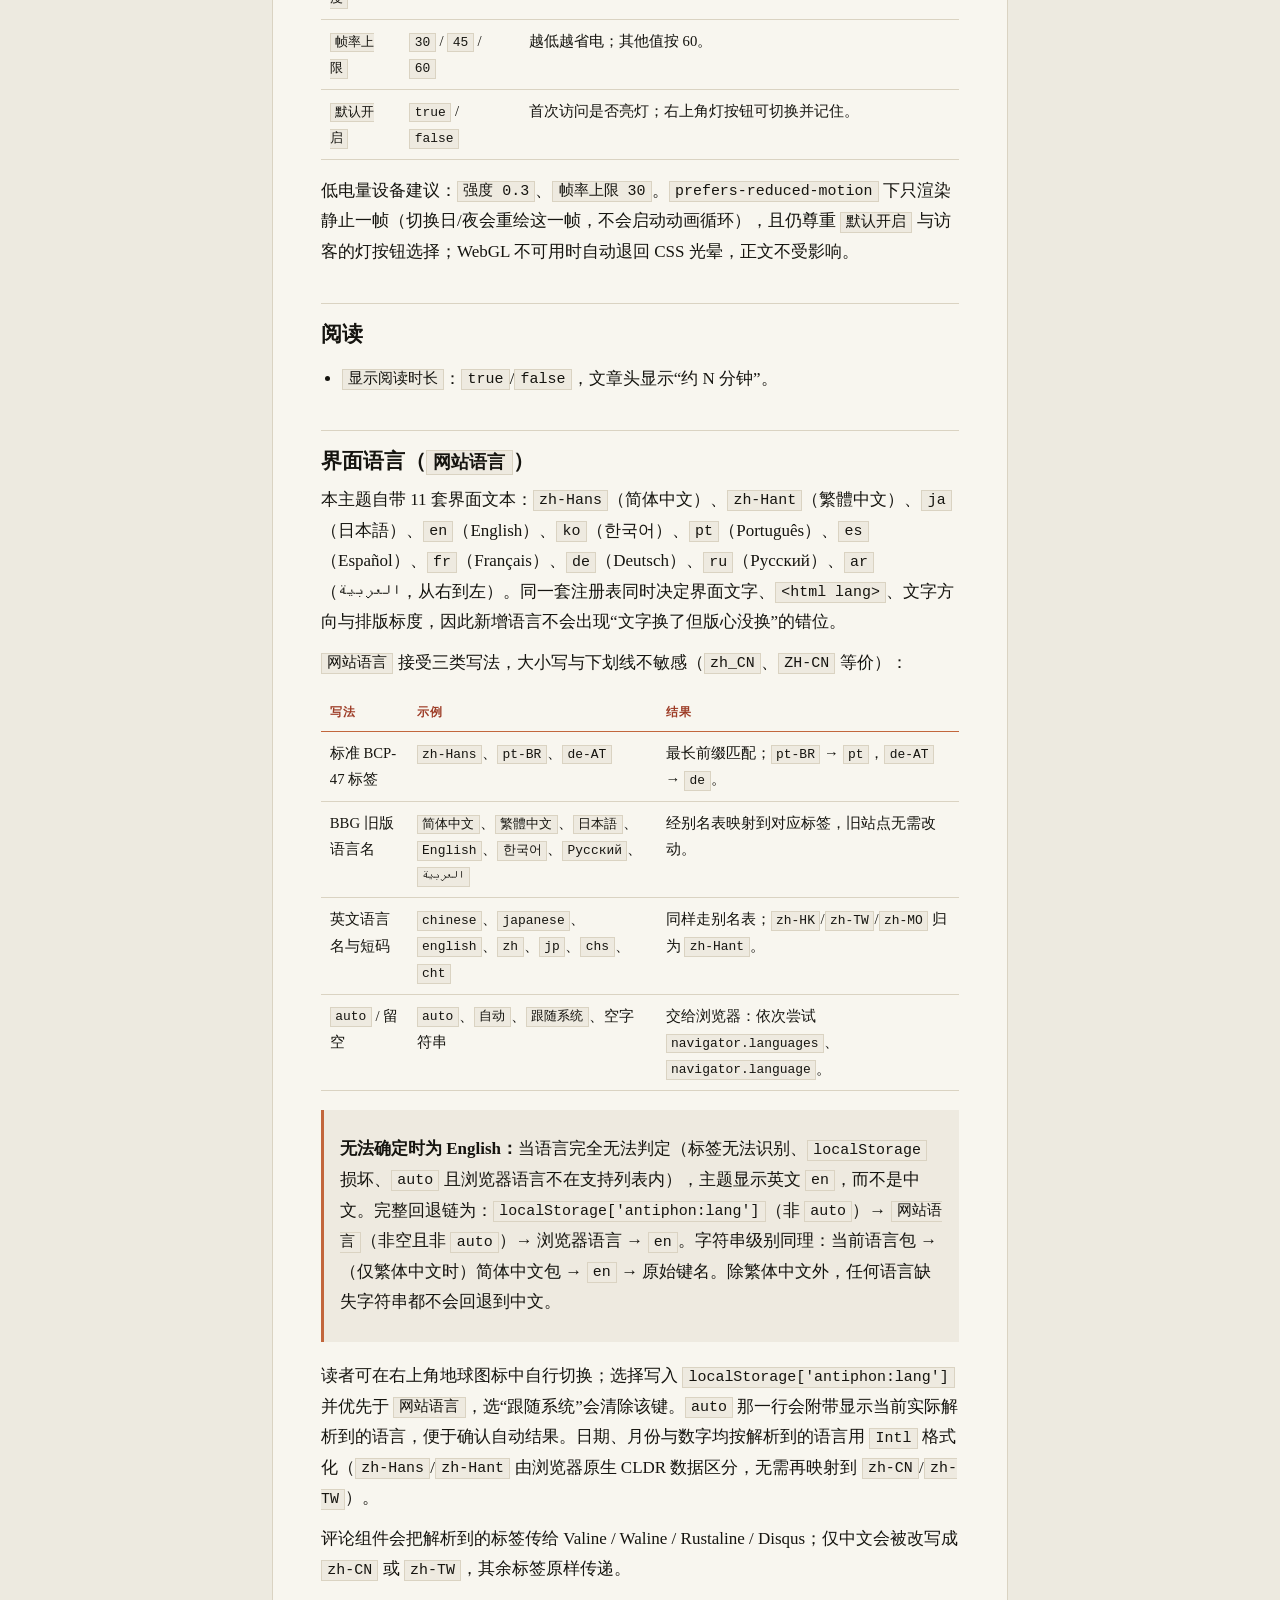
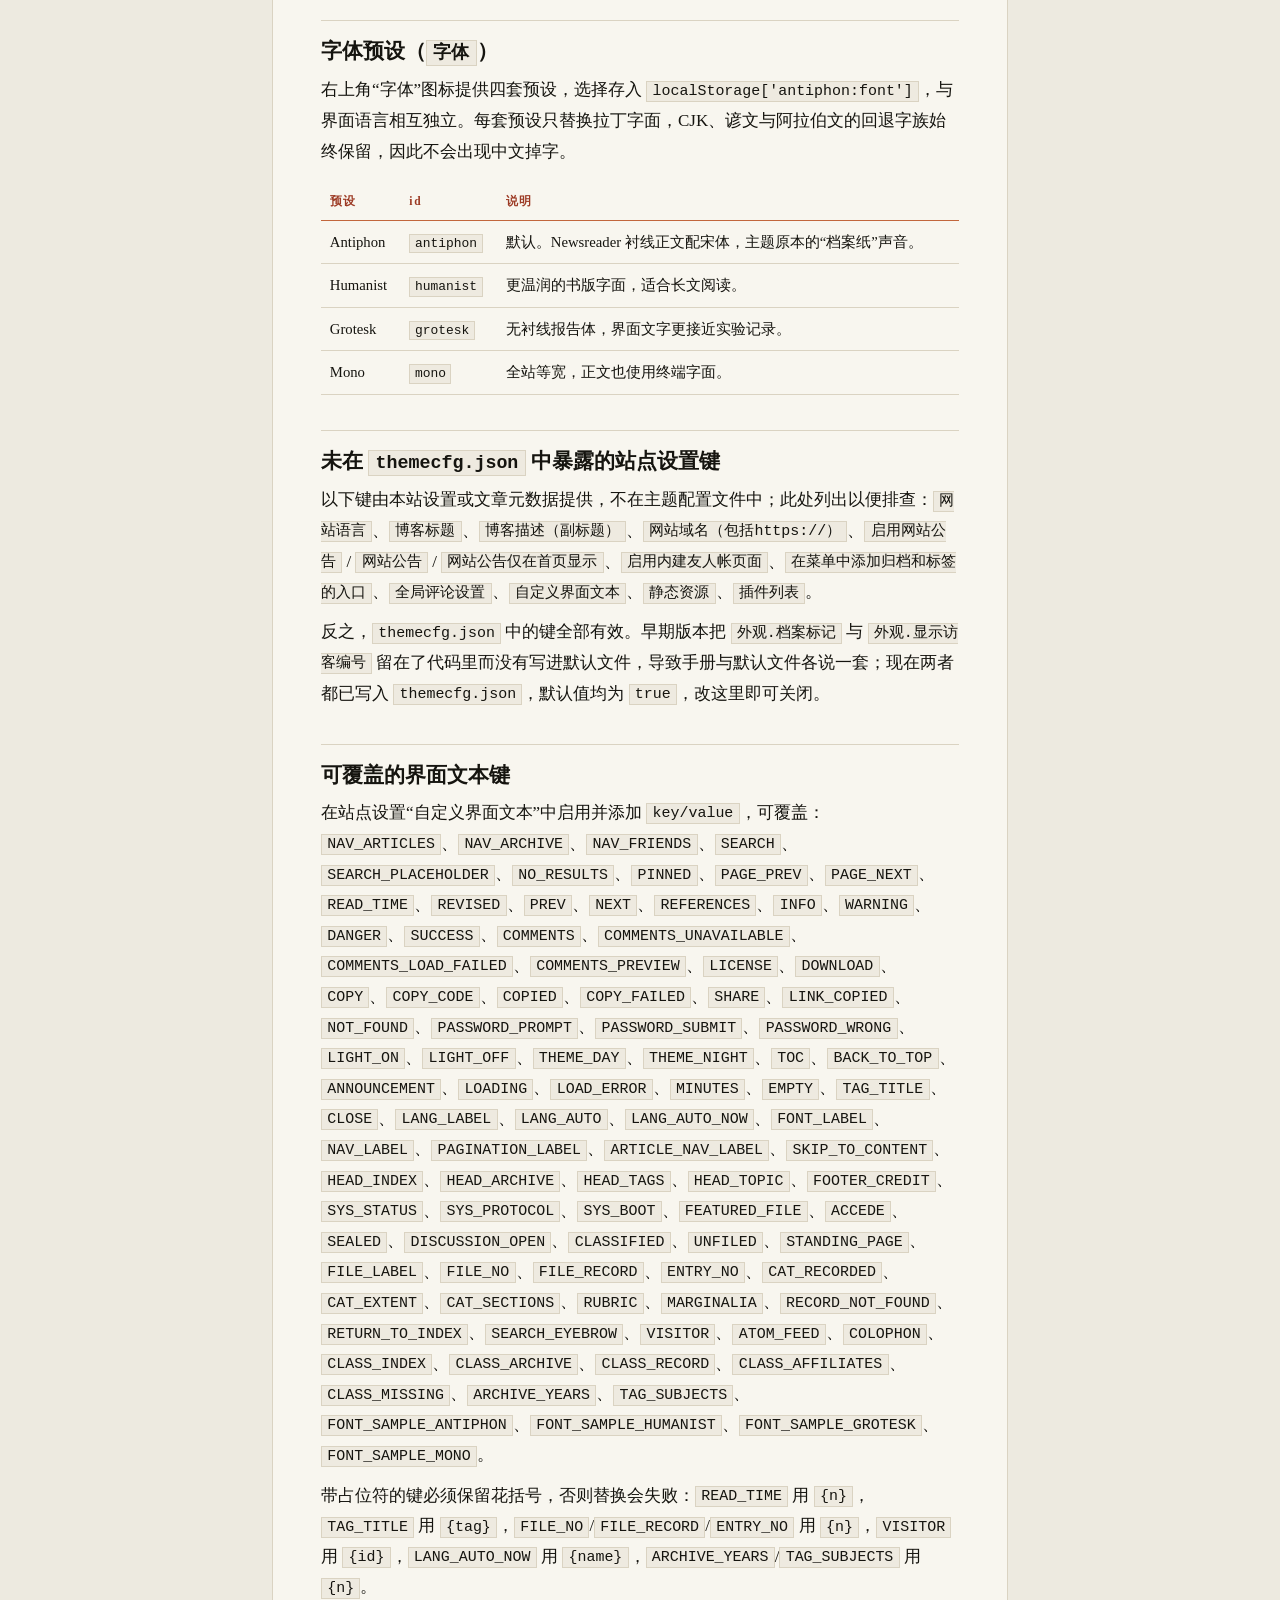
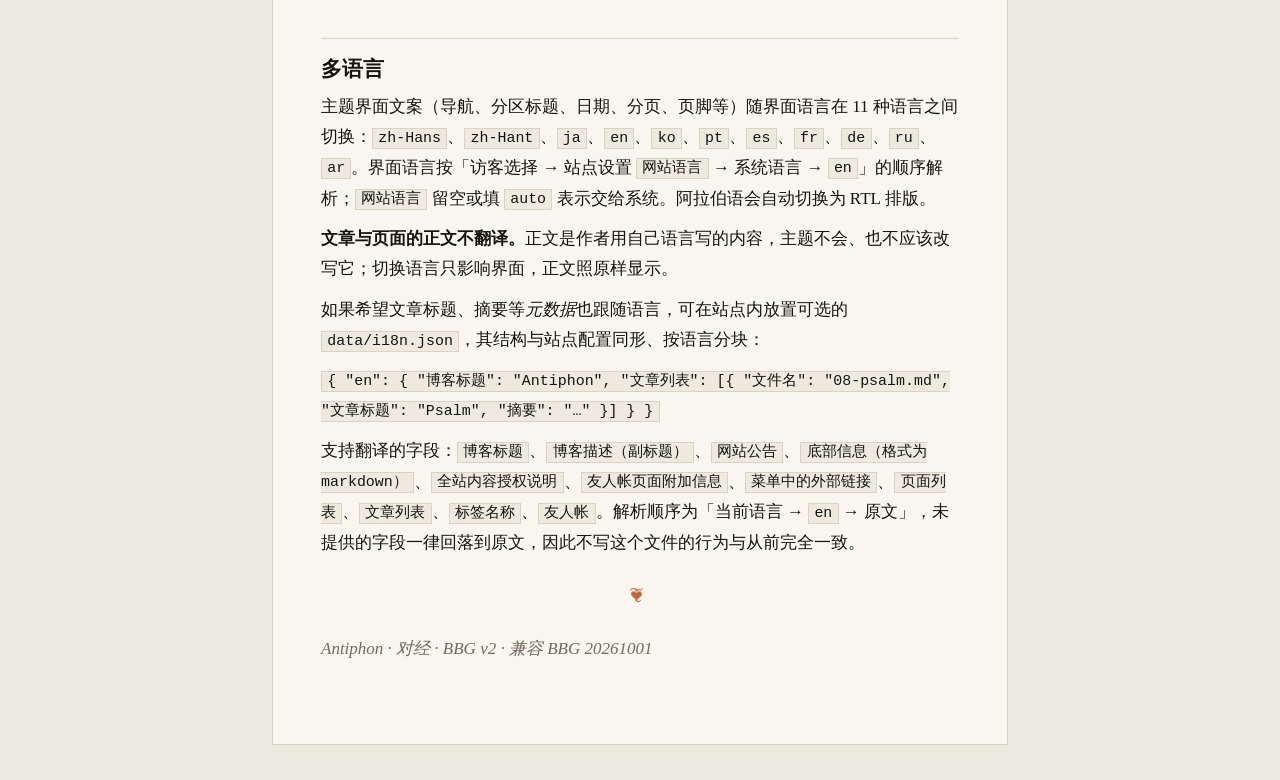
==== commit f4bd6166: "Stamp the release as theme version 2.5.0" ====
--- a/themecfg/themecfg_manual.html
+++ b/themecfg/themecfg_manual.html
@@ -33,7 +33,7 @@
 <body>
 <div class="sheet">
   <h1>Antiphon · 对经</h1>
-  <p class="sub">BBG v2 主题配置手册 · 档案纸 / 陶土信号</p>
+  <p class="sub">BBG v2 主题配置手册 · v2.5.0 · 档案纸 / 陶土信号</p>
 
   <div class="note">
     <p><strong>怎么改：</strong>在 BBG 的“配置第三方主题”中编辑 <code>themecfg/themecfg.json</code>，保存后刷新预览。没有写的键使用内置默认值；JSON 写坏时主题退回默认值并在控制台提示。</p>
